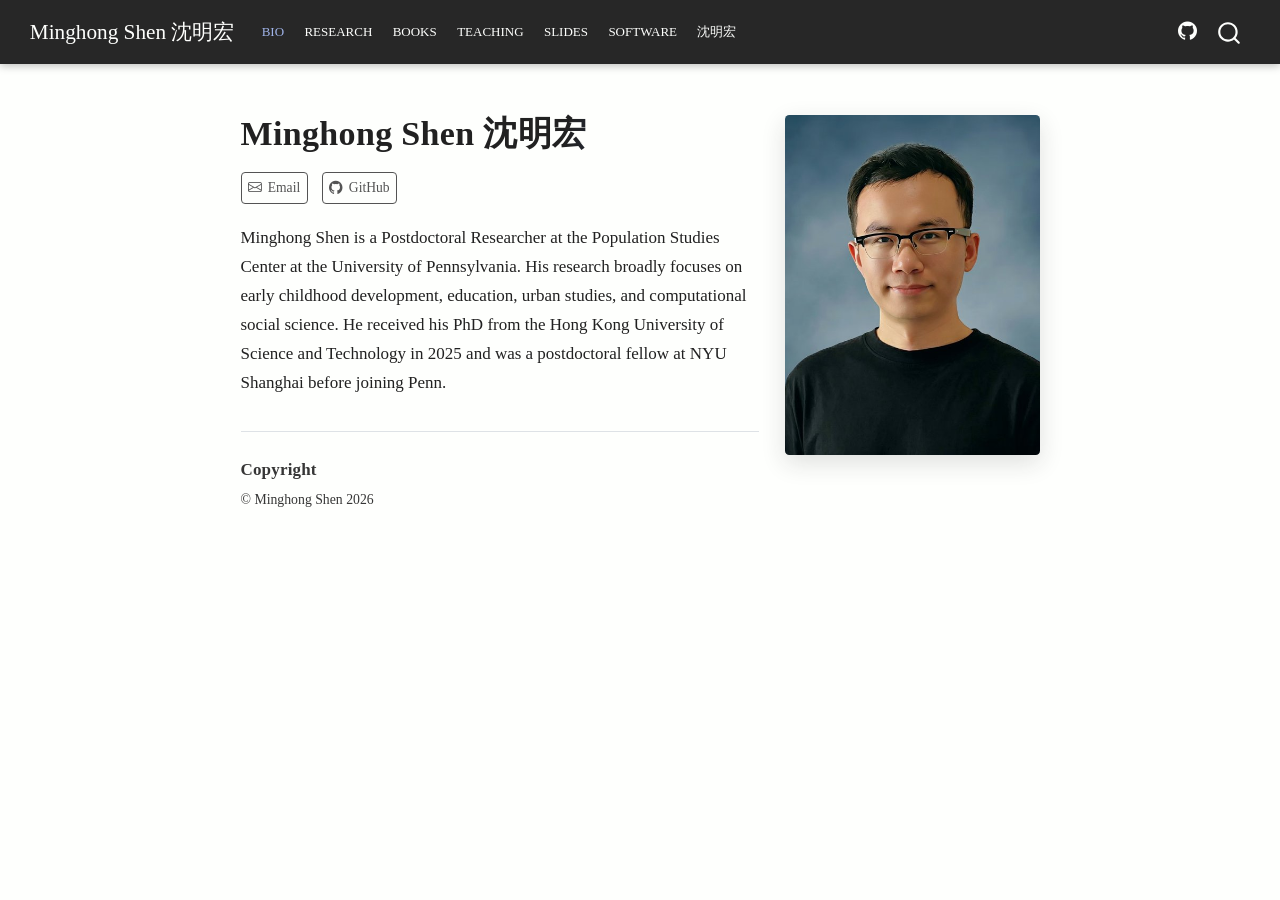
==== index.html @ e62f0e92 "Publish website structure and deployment workflow" ====
<!DOCTYPE html>
<html xmlns="http://www.w3.org/1999/xhtml" lang="en" xml:lang="en"><head>

<meta charset="utf-8">
<meta name="generator" content="quarto-1.9.38">

<meta name="viewport" content="width=device-width, initial-scale=1.0, user-scalable=yes">


<title>Minghong Shen 沈明宏</title>
<style>
/* Default styles provided by pandoc.
** See https://pandoc.org/MANUAL.html#variables-for-html for config info.
*/
code{white-space: pre-wrap;}
span.smallcaps{font-variant: small-caps;}
div.columns{display: flex; gap: min(4vw, 1.5em);}
div.column{flex: auto; overflow-x: auto;}
div.hanging-indent{margin-left: 1.5em; text-indent: -1.5em;}
ul.task-list{list-style: none;}
ul.task-list li input[type="checkbox"] {
  width: 0.8em;
  margin: 0 0.8em 0.2em -1em; /* quarto-specific, see https://github.com/quarto-dev/quarto-cli/issues/4556 */ 
  vertical-align: middle;
}
</style>


<script src="site_libs/quarto-nav/quarto-nav.js"></script>
<script src="site_libs/quarto-nav/headroom.min.js"></script>
<script src="site_libs/clipboard/clipboard.min.js"></script>
<script src="site_libs/quarto-search/autocomplete.umd.js"></script>
<script src="site_libs/quarto-search/fuse.min.js"></script>
<script src="site_libs/quarto-search/quarto-search.js"></script>
<meta name="quarto:offset" content="./">
<script src="site_libs/quarto-html/quarto.js" type="module"></script>
<script src="site_libs/quarto-html/tabsets/tabsets.js" type="module"></script>
<script src="site_libs/quarto-html/popper.min.js"></script>
<script src="site_libs/quarto-html/tippy.umd.min.js"></script>
<link href="site_libs/quarto-html/tippy.css" rel="stylesheet">
<link href="site_libs/quarto-html/quarto-syntax-highlighting-15634bcf2e68342d4ad2dfa704d543f6.css" rel="stylesheet" id="quarto-text-highlighting-styles">
<script src="site_libs/bootstrap/bootstrap.min.js"></script>
<link href="site_libs/bootstrap/bootstrap-icons.css" rel="stylesheet">
<link href="site_libs/bootstrap/bootstrap-debeb61dd46b1118d52a1d8c3b24cdae.min.css" rel="stylesheet" append-hash="true" id="quarto-bootstrap" data-mode="light">
<script id="quarto-search-options" type="application/json">{
  "location": "navbar",
  "copy-button": false,
  "collapse-after": 3,
  "panel-placement": "end",
  "type": "overlay",
  "limit": 50,
  "keyboard-shortcut": [
    "f",
    "/",
    "s"
  ],
  "show-item-context": false,
  "language": {
    "search-no-results-text": "No results",
    "search-matching-documents-text": "matching documents",
    "search-copy-link-title": "Copy link to search",
    "search-hide-matches-text": "Hide additional matches",
    "search-more-match-text": "more match in this document",
    "search-more-matches-text": "more matches in this document",
    "search-clear-button-title": "Clear",
    "search-text-placeholder": "",
    "search-detached-cancel-button-title": "Cancel",
    "search-submit-button-title": "Submit",
    "search-label": "Search"
  }
}</script>
<script async="" src="https://www.googletagmanager.com/gtag/js?id=G-N6J255MYS8"></script>

<script type="text/javascript">

window.dataLayer = window.dataLayer || [];
function gtag(){dataLayer.push(arguments);}
gtag('js', new Date());
gtag('config', 'G-N6J255MYS8', { 'anonymize_ip': true});
</script>


</head>

<body class="nav-fixed fullcontent quarto-light">

<div id="quarto-search-results"></div>
  <header id="quarto-header" class="headroom fixed-top">
    <nav class="navbar navbar-expand-lg " data-bs-theme="dark">
      <div class="navbar-container container-fluid">
      <div class="navbar-brand-container mx-auto">
    <a class="navbar-brand" href="./index.html">
    <span class="navbar-title">Minghong Shen 沈明宏</span>
    </a>
  </div>
            <div id="quarto-search" class="" title="Search"></div>
          <button class="navbar-toggler" type="button" data-bs-toggle="collapse" data-bs-target="#navbarCollapse" aria-controls="navbarCollapse" role="menu" aria-expanded="false" aria-label="Toggle navigation" onclick="if (window.quartoToggleHeadroom) { window.quartoToggleHeadroom(); }">
  <span class="navbar-toggler-icon"></span>
</button>
          <div class="collapse navbar-collapse" id="navbarCollapse">
            <ul class="navbar-nav navbar-nav-scroll me-auto">
  <li class="nav-item">
    <a class="nav-link active" href="./index.html" aria-current="page"> 
<span class="menu-text">Bio</span></a>
  </li>  
  <li class="nav-item">
    <a class="nav-link" href="./research.html"> 
<span class="menu-text">Research</span></a>
  </li>  
  <li class="nav-item">
    <a class="nav-link" href="./books.html"> 
<span class="menu-text">Books</span></a>
  </li>  
  <li class="nav-item">
    <a class="nav-link" href="./teaching.html"> 
<span class="menu-text">Teaching</span></a>
  </li>  
  <li class="nav-item">
    <a class="nav-link" href="./slides.html"> 
<span class="menu-text">Slides</span></a>
  </li>  
  <li class="nav-item">
    <a class="nav-link" href="./software.html"> 
<span class="menu-text">Software</span></a>
  </li>  
  <li class="nav-item">
    <a class="nav-link" href="./chinese.html"> 
<span class="menu-text">沈明宏</span></a>
  </li>  
</ul>
            <ul class="navbar-nav navbar-nav-scroll ms-auto">
  <li class="nav-item compact">
    <a class="nav-link" href="https://github.com/socimh"> <i class="bi bi-github" role="img" aria-label="GitHub">
</i> 
<span class="menu-text"></span></a>
  </li>  
</ul>
          </div> <!-- /navcollapse -->
            <div class="quarto-navbar-tools">
</div>
      </div> <!-- /container-fluid -->
    </nav>
</header>
<!-- content -->
<div id="quarto-content" class="quarto-container page-columns page-rows-contents page-layout-article page-navbar">
<!-- sidebar -->
<!-- margin-sidebar -->
    
<!-- main -->
<div class="quarto-about-solana column-body">
  <div class="about-entity">
    <div class="entity-contents">
      <header id="title-block-header" class="quarto-title-block default">
<div class="quarto-title">
<h1 class="title">Minghong Shen 沈明宏</h1>
</div>
<div class="quarto-title-meta">
  </div>
</header> <div class="about-links">
  <a href="mailto:ms14464@nyu.edu" class="about-link" rel="" target="">
    <i class="bi bi-envelope"></i>
     <span class="about-link-text">Email</span>
  </a>
  <a href="https://github.com/socimh" class="about-link" rel="" target="">
    <i class="bi bi-github"></i>
     <span class="about-link-text">GitHub</span>
  </a>
</div>
      <div class="about-contents"><main class="content" id="quarto-document-content">
<p>Minghong Shen is a Postdoctoral Researcher at the Population Studies Center at the University of Pennsylvania. His research broadly focuses on early childhood development, education, urban studies, and computational social science. He received his PhD from the Hong Kong University of Science and Technology in 2025 and was a postdoctoral fellow at NYU Shanghai before joining Penn.</p>


<div id="quarto-appendix" class="default"><section class="quarto-appendix-contents" id="quarto-copyright"><h2 class="anchored quarto-appendix-heading">Copyright</h2><div class="quarto-appendix-contents"><div>© Minghong Shen 2026</div></div></section></div></main></div>
    </div>
    <img src="pic/profile.jpg" class="about-image
  rounded " style="width: 15em;">
  </div>
</div>
 <!-- /main -->
<script src="assets/reveal.js"></script>
<script id="quarto-html-after-body" type="application/javascript">
  window.document.addEventListener("DOMContentLoaded", function (event) {
    const isCodeAnnotation = (el) => {
      for (const clz of el.classList) {
        if (clz.startsWith('code-annotation-')) {                     
          return true;
        }
      }
      return false;
    }
    const onCopySuccess = function(e) {
      // button target
      const button = e.trigger;
      // don't keep focus
      button.blur();
      // flash "checked"
      button.classList.add('code-copy-button-checked');
      var currentTitle = button.getAttribute("title");
      button.setAttribute("title", "Copied!");
      let tooltip;
      if (window.bootstrap) {
        button.setAttribute("data-bs-toggle", "tooltip");
        button.setAttribute("data-bs-placement", "left");
        button.setAttribute("data-bs-title", "Copied!");
        tooltip = new bootstrap.Tooltip(button, 
          { trigger: "manual", 
            customClass: "code-copy-button-tooltip",
            offset: [0, -8]});
        tooltip.show();    
      }
      setTimeout(function() {
        if (tooltip) {
          tooltip.hide();
          button.removeAttribute("data-bs-title");
          button.removeAttribute("data-bs-toggle");
          button.removeAttribute("data-bs-placement");
        }
        button.setAttribute("title", currentTitle);
        button.classList.remove('code-copy-button-checked');
      }, 1000);
      // clear code selection
      e.clearSelection();
    }
    const getTextToCopy = function(trigger) {
      const outerScaffold = trigger.parentElement.cloneNode(true);
      const codeEl = outerScaffold.querySelector('code');
      for (const childEl of codeEl.children) {
        if (isCodeAnnotation(childEl)) {
          childEl.remove();
        }
      }
      return codeEl.innerText;
    }
    const clipboard = new window.ClipboardJS('.code-copy-button:not([data-in-quarto-modal])', {
      text: getTextToCopy
    });
    clipboard.on('success', onCopySuccess);
    if (window.document.getElementById('quarto-embedded-source-code-modal')) {
      const clipboardModal = new window.ClipboardJS('.code-copy-button[data-in-quarto-modal]', {
        text: getTextToCopy,
        container: window.document.getElementById('quarto-embedded-source-code-modal')
      });
      clipboardModal.on('success', onCopySuccess);
    }
      var localhostRegex = new RegExp(/^(?:http|https):\/\/localhost\:?[0-9]*\//);
      var mailtoRegex = new RegExp(/^mailto:/);
        var filterRegex = new RegExp('/' + window.location.host + '/');
      var isInternal = (href) => {
          return filterRegex.test(href) || localhostRegex.test(href) || mailtoRegex.test(href);
      }
      // Inspect non-navigation links and adorn them if external
     var links = window.document.querySelectorAll('a[href]:not(.nav-link):not(.navbar-brand):not(.toc-action):not(.sidebar-link):not(.sidebar-item-toggle):not(.pagination-link):not(.no-external):not([aria-hidden]):not(.dropdown-item):not(.quarto-navigation-tool):not(.about-link)');
      for (var i=0; i<links.length; i++) {
        const link = links[i];
        if (!isInternal(link.href)) {
          // undo the damage that might have been done by quarto-nav.js in the case of
          // links that we want to consider external
          if (link.dataset.originalHref !== undefined) {
            link.href = link.dataset.originalHref;
          }
        }
      }
    function tippyHover(el, contentFn, onTriggerFn, onUntriggerFn) {
      const config = {
        allowHTML: true,
        maxWidth: 500,
        delay: 100,
        arrow: false,
        appendTo: function(el) {
            return el.parentElement;
        },
        interactive: true,
        interactiveBorder: 10,
        theme: 'quarto',
        placement: 'bottom-start',
      };
      if (contentFn) {
        config.content = contentFn;
      }
      if (onTriggerFn) {
        config.onTrigger = onTriggerFn;
      }
      if (onUntriggerFn) {
        config.onUntrigger = onUntriggerFn;
      }
      window.tippy(el, config); 
    }
    const noterefs = window.document.querySelectorAll('a[role="doc-noteref"]');
    for (var i=0; i<noterefs.length; i++) {
      const ref = noterefs[i];
      tippyHover(ref, function() {
        // use id or data attribute instead here
        let href = ref.getAttribute('data-footnote-href') || ref.getAttribute('href');
        try { href = new URL(href).hash; } catch {}
        const id = href.replace(/^#\/?/, "");
        const note = window.document.getElementById(id);
        if (note) {
          return note.innerHTML;
        } else {
          return "";
        }
      });
    }
    const xrefs = window.document.querySelectorAll('a.quarto-xref');
    const processXRef = (id, note) => {
      // Strip column container classes
      const stripColumnClz = (el) => {
        el.classList.remove("page-full", "page-columns");
        if (el.children) {
          for (const child of el.children) {
            stripColumnClz(child);
          }
        }
      }
      stripColumnClz(note)
      if (id === null || id.startsWith('sec-')) {
        // Special case sections, only their first couple elements
        const container = document.createElement("div");
        if (note.children && note.children.length > 2) {
          container.appendChild(note.children[0].cloneNode(true));
          for (let i = 1; i < note.children.length; i++) {
            const child = note.children[i];
            if (child.tagName === "P" && child.innerText === "") {
              continue;
            } else {
              container.appendChild(child.cloneNode(true));
              break;
            }
          }
          if (window.Quarto?.typesetMath) {
            window.Quarto.typesetMath(container);
          }
          return container.innerHTML
        } else {
          if (window.Quarto?.typesetMath) {
            window.Quarto.typesetMath(note);
          }
          return note.innerHTML;
        }
      } else {
        // Remove any anchor links if they are present
        const anchorLink = note.querySelector('a.anchorjs-link');
        if (anchorLink) {
          anchorLink.remove();
        }
        if (window.Quarto?.typesetMath) {
          window.Quarto.typesetMath(note);
        }
        if (note.classList.contains("callout")) {
          return note.outerHTML;
        } else {
          return note.innerHTML;
        }
      }
    }
    for (var i=0; i<xrefs.length; i++) {
      const xref = xrefs[i];
      tippyHover(xref, undefined, function(instance) {
        instance.disable();
        let url = xref.getAttribute('href');
        let hash = undefined; 
        if (url.startsWith('#')) {
          hash = url;
        } else {
          try { hash = new URL(url).hash; } catch {}
        }
        if (hash) {
          const id = hash.replace(/^#\/?/, "");
          const note = window.document.getElementById(id);
          if (note !== null) {
            try {
              const html = processXRef(id, note.cloneNode(true));
              instance.setContent(html);
            } finally {
              instance.enable();
              instance.show();
            }
          } else {
            // See if we can fetch this
            fetch(url.split('#')[0])
            .then(res => res.text())
            .then(html => {
              const parser = new DOMParser();
              const htmlDoc = parser.parseFromString(html, "text/html");
              const note = htmlDoc.getElementById(id);
              if (note !== null) {
                const html = processXRef(id, note);
                instance.setContent(html);
              } 
            }).finally(() => {
              instance.enable();
              instance.show();
            });
          }
        } else {
          // See if we can fetch a full url (with no hash to target)
          // This is a special case and we should probably do some content thinning / targeting
          fetch(url)
          .then(res => res.text())
          .then(html => {
            const parser = new DOMParser();
            const htmlDoc = parser.parseFromString(html, "text/html");
            const note = htmlDoc.querySelector('main.content');
            if (note !== null) {
              // This should only happen for chapter cross references
              // (since there is no id in the URL)
              // remove the first header
              if (note.children.length > 0 && note.children[0].tagName === "HEADER") {
                note.children[0].remove();
              }
              const html = processXRef(null, note);
              instance.setContent(html);
            } 
          }).finally(() => {
            instance.enable();
            instance.show();
          });
        }
      }, function(instance) {
      });
    }
        let selectedAnnoteEl;
        const selectorForAnnotation = ( cell, annotation) => {
          let cellAttr = 'data-code-cell="' + cell + '"';
          let lineAttr = 'data-code-annotation="' +  annotation + '"';
          const selector = 'span[' + cellAttr + '][' + lineAttr + ']';
          return selector;
        }
        const selectCodeLines = (annoteEl) => {
          const doc = window.document;
          const targetCell = annoteEl.getAttribute("data-target-cell");
          const targetAnnotation = annoteEl.getAttribute("data-target-annotation");
          const annoteSpan = window.document.querySelector(selectorForAnnotation(targetCell, targetAnnotation));
          const lines = annoteSpan.getAttribute("data-code-lines").split(",");
          const lineIds = lines.map((line) => {
            return targetCell + "-" + line;
          })
          let top = null;
          let height = null;
          let parent = null;
          if (lineIds.length > 0) {
              //compute the position of the single el (top and bottom and make a div)
              const el = window.document.getElementById(lineIds[0]);
              top = el.offsetTop;
              height = el.offsetHeight;
              parent = el.parentElement.parentElement;
            if (lineIds.length > 1) {
              const lastEl = window.document.getElementById(lineIds[lineIds.length - 1]);
              const bottom = lastEl.offsetTop + lastEl.offsetHeight;
              height = bottom - top;
            }
            if (top !== null && height !== null && parent !== null) {
              // cook up a div (if necessary) and position it 
              let div = window.document.getElementById("code-annotation-line-highlight");
              if (div === null) {
                div = window.document.createElement("div");
                div.setAttribute("id", "code-annotation-line-highlight");
                div.style.position = 'absolute';
                parent.appendChild(div);
              }
              div.style.top = top - 2 + "px";
              div.style.height = height + 4 + "px";
              div.style.left = 0;
              let gutterDiv = window.document.getElementById("code-annotation-line-highlight-gutter");
              if (gutterDiv === null) {
                gutterDiv = window.document.createElement("div");
                gutterDiv.setAttribute("id", "code-annotation-line-highlight-gutter");
                gutterDiv.style.position = 'absolute';
                const codeCell = window.document.getElementById(targetCell);
                const gutter = codeCell.querySelector('.code-annotation-gutter');
                gutter.appendChild(gutterDiv);
              }
              gutterDiv.style.top = top - 2 + "px";
              gutterDiv.style.height = height + 4 + "px";
            }
            selectedAnnoteEl = annoteEl;
          }
        };
        const unselectCodeLines = () => {
          const elementsIds = ["code-annotation-line-highlight", "code-annotation-line-highlight-gutter"];
          elementsIds.forEach((elId) => {
            const div = window.document.getElementById(elId);
            if (div) {
              div.remove();
            }
          });
          selectedAnnoteEl = undefined;
        };
          // Handle positioning of the toggle
      window.addEventListener(
        "resize",
        throttle(() => {
          elRect = undefined;
          if (selectedAnnoteEl) {
            selectCodeLines(selectedAnnoteEl);
          }
        }, 10)
      );
      function throttle(fn, ms) {
      let throttle = false;
      let timer;
        return (...args) => {
          if(!throttle) { // first call gets through
              fn.apply(this, args);
              throttle = true;
          } else { // all the others get throttled
              if(timer) clearTimeout(timer); // cancel #2
              timer = setTimeout(() => {
                fn.apply(this, args);
                timer = throttle = false;
              }, ms);
          }
        };
      }
        // Attach click handler to the DT
        const annoteDls = window.document.querySelectorAll('dt[data-target-cell]');
        for (const annoteDlNode of annoteDls) {
          annoteDlNode.addEventListener('click', (event) => {
            const clickedEl = event.target;
            if (clickedEl !== selectedAnnoteEl) {
              unselectCodeLines();
              const activeEl = window.document.querySelector('dt[data-target-cell].code-annotation-active');
              if (activeEl) {
                activeEl.classList.remove('code-annotation-active');
              }
              selectCodeLines(clickedEl);
              clickedEl.classList.add('code-annotation-active');
            } else {
              // Unselect the line
              unselectCodeLines();
              clickedEl.classList.remove('code-annotation-active');
            }
          });
        }
    const findCites = (el) => {
      const parentEl = el.parentElement;
      if (parentEl) {
        const cites = parentEl.dataset.cites;
        if (cites) {
          return {
            el,
            cites: cites.split(' ')
          };
        } else {
          return findCites(el.parentElement)
        }
      } else {
        return undefined;
      }
    };
    var bibliorefs = window.document.querySelectorAll('a[role="doc-biblioref"]');
    for (var i=0; i<bibliorefs.length; i++) {
      const ref = bibliorefs[i];
      const citeInfo = findCites(ref);
      if (citeInfo) {
        tippyHover(citeInfo.el, function() {
          var popup = window.document.createElement('div');
          citeInfo.cites.forEach(function(cite) {
            var citeDiv = window.document.createElement('div');
            citeDiv.classList.add('hanging-indent');
            citeDiv.classList.add('csl-entry');
            var biblioDiv = window.document.getElementById('ref-' + cite);
            if (biblioDiv) {
              citeDiv.innerHTML = biblioDiv.innerHTML;
            }
            popup.appendChild(citeDiv);
          });
          return popup.innerHTML;
        });
      }
    }
  });
  </script>
</div> <!-- /content -->




</body></html>
---- site_libs/quarto-html/tippy.css ----
.tippy-box[data-animation=fade][data-state=hidden]{opacity:0}[data-tippy-root]{max-width:calc(100vw - 10px)}.tippy-box{position:relative;background-color:#333;color:#fff;border-radius:4px;font-size:14px;line-height:1.4;white-space:normal;outline:0;transition-property:transform,visibility,opacity}.tippy-box[data-placement^=top]>.tippy-arrow{bottom:0}.tippy-box[data-placement^=top]>.tippy-arrow:before{bottom:-7px;left:0;border-width:8px 8px 0;border-top-color:initial;transform-origin:center top}.tippy-box[data-placement^=bottom]>.tippy-arrow{top:0}.tippy-box[data-placement^=bottom]>.tippy-arrow:before{top:-7px;left:0;border-width:0 8px 8px;border-bottom-color:initial;transform-origin:center bottom}.tippy-box[data-placement^=left]>.tippy-arrow{right:0}.tippy-box[data-placement^=left]>.tippy-arrow:before{border-width:8px 0 8px 8px;border-left-color:initial;right:-7px;transform-origin:center left}.tippy-box[data-placement^=right]>.tippy-arrow{left:0}.tippy-box[data-placement^=right]>.tippy-arrow:before{left:-7px;border-width:8px 8px 8px 0;border-right-color:initial;transform-origin:center right}.tippy-box[data-inertia][data-state=visible]{transition-timing-function:cubic-bezier(.54,1.5,.38,1.11)}.tippy-arrow{width:16px;height:16px;color:#333}.tippy-arrow:before{content:"";position:absolute;border-color:transparent;border-style:solid}.tippy-content{position:relative;padding:5px 9px;z-index:1}
---- site_libs/quarto-html/quarto-syntax-highlighting-15634bcf2e68342d4ad2dfa704d543f6.css ----
/* quarto syntax highlight colors */
:root {
  --quarto-hl-ot-color: #003B4F;
  --quarto-hl-at-color: #657422;
  --quarto-hl-ss-color: #20794D;
  --quarto-hl-an-color: #5E5E5E;
  --quarto-hl-fu-color: #4758AB;
  --quarto-hl-st-color: #20794D;
  --quarto-hl-cf-color: #003B4F;
  --quarto-hl-op-color: #5E5E5E;
  --quarto-hl-er-color: #AD0000;
  --quarto-hl-bn-color: #AD0000;
  --quarto-hl-al-color: #AD0000;
  --quarto-hl-va-color: #111111;
  --quarto-hl-bu-color: inherit;
  --quarto-hl-ex-color: inherit;
  --quarto-hl-pp-color: #AD0000;
  --quarto-hl-in-color: #5E5E5E;
  --quarto-hl-vs-color: #20794D;
  --quarto-hl-wa-color: #5E5E5E;
  --quarto-hl-do-color: #5E5E5E;
  --quarto-hl-im-color: #00769E;
  --quarto-hl-ch-color: #20794D;
  --quarto-hl-dt-color: #AD0000;
  --quarto-hl-fl-color: #AD0000;
  --quarto-hl-co-color: #5E5E5E;
  --quarto-hl-cv-color: #5E5E5E;
  --quarto-hl-cn-color: #8f5902;
  --quarto-hl-sc-color: #5E5E5E;
  --quarto-hl-dv-color: #AD0000;
  --quarto-hl-kw-color: #003B4F;
}

/* other quarto variables */
:root {
  --quarto-font-monospace: SFMono-Regular, Menlo, Monaco, Consolas, "Liberation Mono", "Courier New", monospace;
}

/* syntax highlight based on Pandoc's rules */
pre > code.sourceCode > span {
  color: #003B4F;
}

code.sourceCode > span {
  color: #003B4F;
}

div.sourceCode,
div.sourceCode pre.sourceCode {
  color: #003B4F;
}

/* Normal */
code span {
  color: #003B4F;
}

/* Alert */
code span.al {
  color: #AD0000;
  font-style: inherit;
}

/* Annotation */
code span.an {
  color: #5E5E5E;
  font-style: inherit;
}

/* Attribute */
code span.at {
  color: #657422;
  font-style: inherit;
}

/* BaseN */
code span.bn {
  color: #AD0000;
  font-style: inherit;
}

/* BuiltIn */
code span.bu {
  font-style: inherit;
}

/* ControlFlow */
code span.cf {
  color: #003B4F;
  font-weight: bold;
  font-style: inherit;
}

/* Char */
code span.ch {
  color: #20794D;
  font-style: inherit;
}

/* Constant */
code span.cn {
  color: #8f5902;
  font-style: inherit;
}

/* Comment */
code span.co {
  color: #5E5E5E;
  font-style: inherit;
}

/* CommentVar */
code span.cv {
  color: #5E5E5E;
  font-style: italic;
}

/* Documentation */
code span.do {
  color: #5E5E5E;
  font-style: italic;
}

/* DataType */
code span.dt {
  color: #AD0000;
  font-style: inherit;
}

/* DecVal */
code span.dv {
  color: #AD0000;
  font-style: inherit;
}

/* Error */
code span.er {
  color: #AD0000;
  font-style: inherit;
}

/* Extension */
code span.ex {
  font-style: inherit;
}

/* Float */
code span.fl {
  color: #AD0000;
  font-style: inherit;
}

/* Function */
code span.fu {
  color: #4758AB;
  font-style: inherit;
}

/* Import */
code span.im {
  color: #00769E;
  font-style: inherit;
}

/* Information */
code span.in {
  color: #5E5E5E;
  font-style: inherit;
}

/* Keyword */
code span.kw {
  color: #003B4F;
  font-weight: bold;
  font-style: inherit;
}

/* Operator */
code span.op {
  color: #5E5E5E;
  font-style: inherit;
}

/* Other */
code span.ot {
  color: #003B4F;
  font-style: inherit;
}

/* Preprocessor */
code span.pp {
  color: #AD0000;
  font-style: inherit;
}

/* SpecialChar */
code span.sc {
  color: #5E5E5E;
  font-style: inherit;
}

/* SpecialString */
code span.ss {
  color: #20794D;
  font-style: inherit;
}

/* String */
code span.st {
  color: #20794D;
  font-style: inherit;
}

/* Variable */
code span.va {
  color: #111111;
  font-style: inherit;
}

/* VerbatimString */
code span.vs {
  color: #20794D;
  font-style: inherit;
}

/* Warning */
code span.wa {
  color: #5E5E5E;
  font-style: italic;
}

.prevent-inlining {
  content: "</";
}

/*# sourceMappingURL=f23921c56f73e400b49028c9186a1aa0.css.map */
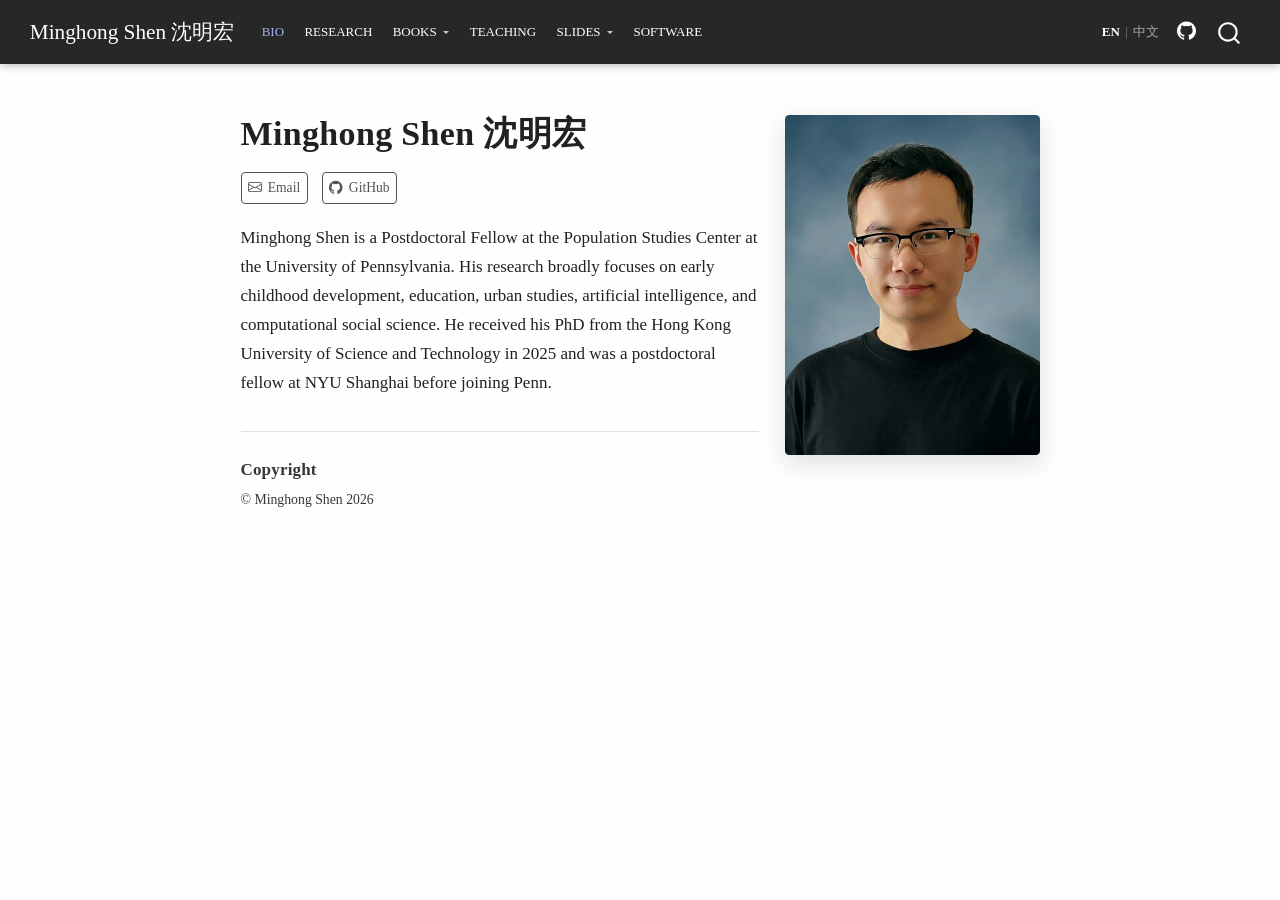
==== commit 306feb95: "feat: publish Chinese site and Stata to R reference - Add zh/ to the published site files - Fetch do" ====
--- a/index.html
+++ b/index.html
@@ -1,579 +1,616 @@
-<!DOCTYPE html>
-<html xmlns="http://www.w3.org/1999/xhtml" lang="en" xml:lang="en"><head>
-
-<meta charset="utf-8">
-<meta name="generator" content="quarto-1.9.38">
-
-<meta name="viewport" content="width=device-width, initial-scale=1.0, user-scalable=yes">
-
-
-<title>Minghong Shen 沈明宏</title>
-<style>
-/* Default styles provided by pandoc.
-** See https://pandoc.org/MANUAL.html#variables-for-html for config info.
-*/
-code{white-space: pre-wrap;}
-span.smallcaps{font-variant: small-caps;}
-div.columns{display: flex; gap: min(4vw, 1.5em);}
-div.column{flex: auto; overflow-x: auto;}
-div.hanging-indent{margin-left: 1.5em; text-indent: -1.5em;}
-ul.task-list{list-style: none;}
-ul.task-list li input[type="checkbox"] {
-  width: 0.8em;
-  margin: 0 0.8em 0.2em -1em; /* quarto-specific, see https://github.com/quarto-dev/quarto-cli/issues/4556 */ 
-  vertical-align: middle;
-}
-</style>
-
-
-<script src="site_libs/quarto-nav/quarto-nav.js"></script>
-<script src="site_libs/quarto-nav/headroom.min.js"></script>
-<script src="site_libs/clipboard/clipboard.min.js"></script>
-<script src="site_libs/quarto-search/autocomplete.umd.js"></script>
-<script src="site_libs/quarto-search/fuse.min.js"></script>
-<script src="site_libs/quarto-search/quarto-search.js"></script>
-<meta name="quarto:offset" content="./">
-<script src="site_libs/quarto-html/quarto.js" type="module"></script>
-<script src="site_libs/quarto-html/tabsets/tabsets.js" type="module"></script>
-<script src="site_libs/quarto-html/popper.min.js"></script>
-<script src="site_libs/quarto-html/tippy.umd.min.js"></script>
-<link href="site_libs/quarto-html/tippy.css" rel="stylesheet">
-<link href="site_libs/quarto-html/quarto-syntax-highlighting-15634bcf2e68342d4ad2dfa704d543f6.css" rel="stylesheet" id="quarto-text-highlighting-styles">
-<script src="site_libs/bootstrap/bootstrap.min.js"></script>
-<link href="site_libs/bootstrap/bootstrap-icons.css" rel="stylesheet">
-<link href="site_libs/bootstrap/bootstrap-debeb61dd46b1118d52a1d8c3b24cdae.min.css" rel="stylesheet" append-hash="true" id="quarto-bootstrap" data-mode="light">
-<script id="quarto-search-options" type="application/json">{
-  "location": "navbar",
-  "copy-button": false,
-  "collapse-after": 3,
-  "panel-placement": "end",
-  "type": "overlay",
-  "limit": 50,
-  "keyboard-shortcut": [
-    "f",
-    "/",
-    "s"
-  ],
-  "show-item-context": false,
-  "language": {
-    "search-no-results-text": "No results",
-    "search-matching-documents-text": "matching documents",
-    "search-copy-link-title": "Copy link to search",
-    "search-hide-matches-text": "Hide additional matches",
-    "search-more-match-text": "more match in this document",
-    "search-more-matches-text": "more matches in this document",
-    "search-clear-button-title": "Clear",
-    "search-text-placeholder": "",
-    "search-detached-cancel-button-title": "Cancel",
-    "search-submit-button-title": "Submit",
-    "search-label": "Search"
-  }
-}</script>
-<script async="" src="https://www.googletagmanager.com/gtag/js?id=G-N6J255MYS8"></script>
-
-<script type="text/javascript">
-
-window.dataLayer = window.dataLayer || [];
-function gtag(){dataLayer.push(arguments);}
-gtag('js', new Date());
-gtag('config', 'G-N6J255MYS8', { 'anonymize_ip': true});
-</script>
-
-
-</head>
-
-<body class="nav-fixed fullcontent quarto-light">
-
-<div id="quarto-search-results"></div>
-  <header id="quarto-header" class="headroom fixed-top">
-    <nav class="navbar navbar-expand-lg " data-bs-theme="dark">
-      <div class="navbar-container container-fluid">
-      <div class="navbar-brand-container mx-auto">
-    <a class="navbar-brand" href="./index.html">
-    <span class="navbar-title">Minghong Shen 沈明宏</span>
-    </a>
-  </div>
-            <div id="quarto-search" class="" title="Search"></div>
-          <button class="navbar-toggler" type="button" data-bs-toggle="collapse" data-bs-target="#navbarCollapse" aria-controls="navbarCollapse" role="menu" aria-expanded="false" aria-label="Toggle navigation" onclick="if (window.quartoToggleHeadroom) { window.quartoToggleHeadroom(); }">
-  <span class="navbar-toggler-icon"></span>
-</button>
-          <div class="collapse navbar-collapse" id="navbarCollapse">
-            <ul class="navbar-nav navbar-nav-scroll me-auto">
-  <li class="nav-item">
-    <a class="nav-link active" href="./index.html" aria-current="page"> 
-<span class="menu-text">Bio</span></a>
-  </li>  
-  <li class="nav-item">
-    <a class="nav-link" href="./research.html"> 
-<span class="menu-text">Research</span></a>
-  </li>  
-  <li class="nav-item">
-    <a class="nav-link" href="./books.html"> 
-<span class="menu-text">Books</span></a>
-  </li>  
-  <li class="nav-item">
-    <a class="nav-link" href="./teaching.html"> 
-<span class="menu-text">Teaching</span></a>
-  </li>  
-  <li class="nav-item">
-    <a class="nav-link" href="./slides.html"> 
-<span class="menu-text">Slides</span></a>
-  </li>  
-  <li class="nav-item">
-    <a class="nav-link" href="./software.html"> 
-<span class="menu-text">Software</span></a>
-  </li>  
-  <li class="nav-item">
-    <a class="nav-link" href="./chinese.html"> 
-<span class="menu-text">沈明宏</span></a>
-  </li>  
-</ul>
-            <ul class="navbar-nav navbar-nav-scroll ms-auto">
-  <li class="nav-item compact">
-    <a class="nav-link" href="https://github.com/socimh"> <i class="bi bi-github" role="img" aria-label="GitHub">
-</i> 
-<span class="menu-text"></span></a>
-  </li>  
-</ul>
-          </div> <!-- /navcollapse -->
-            <div class="quarto-navbar-tools">
-</div>
-      </div> <!-- /container-fluid -->
-    </nav>
-</header>
-<!-- content -->
-<div id="quarto-content" class="quarto-container page-columns page-rows-contents page-layout-article page-navbar">
-<!-- sidebar -->
-<!-- margin-sidebar -->
-    
-<!-- main -->
-<div class="quarto-about-solana column-body">
-  <div class="about-entity">
-    <div class="entity-contents">
-      <header id="title-block-header" class="quarto-title-block default">
-<div class="quarto-title">
-<h1 class="title">Minghong Shen 沈明宏</h1>
-</div>
-<div class="quarto-title-meta">
-  </div>
-</header> <div class="about-links">
-  <a href="mailto:ms14464@nyu.edu" class="about-link" rel="" target="">
-    <i class="bi bi-envelope"></i>
-     <span class="about-link-text">Email</span>
-  </a>
-  <a href="https://github.com/socimh" class="about-link" rel="" target="">
-    <i class="bi bi-github"></i>
-     <span class="about-link-text">GitHub</span>
-  </a>
-</div>
-      <div class="about-contents"><main class="content" id="quarto-document-content">
-<p>Minghong Shen is a Postdoctoral Researcher at the Population Studies Center at the University of Pennsylvania. His research broadly focuses on early childhood development, education, urban studies, and computational social science. He received his PhD from the Hong Kong University of Science and Technology in 2025 and was a postdoctoral fellow at NYU Shanghai before joining Penn.</p>
-
-
-<div id="quarto-appendix" class="default"><section class="quarto-appendix-contents" id="quarto-copyright"><h2 class="anchored quarto-appendix-heading">Copyright</h2><div class="quarto-appendix-contents"><div>© Minghong Shen 2026</div></div></section></div></main></div>
-    </div>
-    <img src="pic/profile.jpg" class="about-image
-  rounded " style="width: 15em;">
-  </div>
-</div>
- <!-- /main -->
-<script src="assets/reveal.js"></script>
-<script id="quarto-html-after-body" type="application/javascript">
-  window.document.addEventListener("DOMContentLoaded", function (event) {
-    const isCodeAnnotation = (el) => {
-      for (const clz of el.classList) {
-        if (clz.startsWith('code-annotation-')) {                     
-          return true;
-        }
-      }
-      return false;
-    }
-    const onCopySuccess = function(e) {
-      // button target
-      const button = e.trigger;
-      // don't keep focus
-      button.blur();
-      // flash "checked"
-      button.classList.add('code-copy-button-checked');
-      var currentTitle = button.getAttribute("title");
-      button.setAttribute("title", "Copied!");
-      let tooltip;
-      if (window.bootstrap) {
-        button.setAttribute("data-bs-toggle", "tooltip");
-        button.setAttribute("data-bs-placement", "left");
-        button.setAttribute("data-bs-title", "Copied!");
-        tooltip = new bootstrap.Tooltip(button, 
-          { trigger: "manual", 
-            customClass: "code-copy-button-tooltip",
-            offset: [0, -8]});
-        tooltip.show();    
-      }
-      setTimeout(function() {
-        if (tooltip) {
-          tooltip.hide();
-          button.removeAttribute("data-bs-title");
-          button.removeAttribute("data-bs-toggle");
-          button.removeAttribute("data-bs-placement");
-        }
-        button.setAttribute("title", currentTitle);
-        button.classList.remove('code-copy-button-checked');
-      }, 1000);
-      // clear code selection
-      e.clearSelection();
-    }
-    const getTextToCopy = function(trigger) {
-      const outerScaffold = trigger.parentElement.cloneNode(true);
-      const codeEl = outerScaffold.querySelector('code');
-      for (const childEl of codeEl.children) {
-        if (isCodeAnnotation(childEl)) {
-          childEl.remove();
-        }
-      }
-      return codeEl.innerText;
-    }
-    const clipboard = new window.ClipboardJS('.code-copy-button:not([data-in-quarto-modal])', {
-      text: getTextToCopy
-    });
-    clipboard.on('success', onCopySuccess);
-    if (window.document.getElementById('quarto-embedded-source-code-modal')) {
-      const clipboardModal = new window.ClipboardJS('.code-copy-button[data-in-quarto-modal]', {
-        text: getTextToCopy,
-        container: window.document.getElementById('quarto-embedded-source-code-modal')
-      });
-      clipboardModal.on('success', onCopySuccess);
-    }
-      var localhostRegex = new RegExp(/^(?:http|https):\/\/localhost\:?[0-9]*\//);
-      var mailtoRegex = new RegExp(/^mailto:/);
-        var filterRegex = new RegExp('/' + window.location.host + '/');
-      var isInternal = (href) => {
-          return filterRegex.test(href) || localhostRegex.test(href) || mailtoRegex.test(href);
-      }
-      // Inspect non-navigation links and adorn them if external
-     var links = window.document.querySelectorAll('a[href]:not(.nav-link):not(.navbar-brand):not(.toc-action):not(.sidebar-link):not(.sidebar-item-toggle):not(.pagination-link):not(.no-external):not([aria-hidden]):not(.dropdown-item):not(.quarto-navigation-tool):not(.about-link)');
-      for (var i=0; i<links.length; i++) {
-        const link = links[i];
-        if (!isInternal(link.href)) {
-          // undo the damage that might have been done by quarto-nav.js in the case of
-          // links that we want to consider external
-          if (link.dataset.originalHref !== undefined) {
-            link.href = link.dataset.originalHref;
-          }
-        }
-      }
-    function tippyHover(el, contentFn, onTriggerFn, onUntriggerFn) {
-      const config = {
-        allowHTML: true,
-        maxWidth: 500,
-        delay: 100,
-        arrow: false,
-        appendTo: function(el) {
-            return el.parentElement;
-        },
-        interactive: true,
-        interactiveBorder: 10,
-        theme: 'quarto',
-        placement: 'bottom-start',
-      };
-      if (contentFn) {
-        config.content = contentFn;
-      }
-      if (onTriggerFn) {
-        config.onTrigger = onTriggerFn;
-      }
-      if (onUntriggerFn) {
-        config.onUntrigger = onUntriggerFn;
-      }
-      window.tippy(el, config); 
-    }
-    const noterefs = window.document.querySelectorAll('a[role="doc-noteref"]');
-    for (var i=0; i<noterefs.length; i++) {
-      const ref = noterefs[i];
-      tippyHover(ref, function() {
-        // use id or data attribute instead here
-        let href = ref.getAttribute('data-footnote-href') || ref.getAttribute('href');
-        try { href = new URL(href).hash; } catch {}
-        const id = href.replace(/^#\/?/, "");
-        const note = window.document.getElementById(id);
-        if (note) {
-          return note.innerHTML;
-        } else {
-          return "";
-        }
-      });
-    }
-    const xrefs = window.document.querySelectorAll('a.quarto-xref');
-    const processXRef = (id, note) => {
-      // Strip column container classes
-      const stripColumnClz = (el) => {
-        el.classList.remove("page-full", "page-columns");
-        if (el.children) {
-          for (const child of el.children) {
-            stripColumnClz(child);
-          }
-        }
-      }
-      stripColumnClz(note)
-      if (id === null || id.startsWith('sec-')) {
-        // Special case sections, only their first couple elements
-        const container = document.createElement("div");
-        if (note.children && note.children.length > 2) {
-          container.appendChild(note.children[0].cloneNode(true));
-          for (let i = 1; i < note.children.length; i++) {
-            const child = note.children[i];
-            if (child.tagName === "P" && child.innerText === "") {
-              continue;
-            } else {
-              container.appendChild(child.cloneNode(true));
-              break;
-            }
-          }
-          if (window.Quarto?.typesetMath) {
-            window.Quarto.typesetMath(container);
-          }
-          return container.innerHTML
-        } else {
-          if (window.Quarto?.typesetMath) {
-            window.Quarto.typesetMath(note);
-          }
-          return note.innerHTML;
-        }
-      } else {
-        // Remove any anchor links if they are present
-        const anchorLink = note.querySelector('a.anchorjs-link');
-        if (anchorLink) {
-          anchorLink.remove();
-        }
-        if (window.Quarto?.typesetMath) {
-          window.Quarto.typesetMath(note);
-        }
-        if (note.classList.contains("callout")) {
-          return note.outerHTML;
-        } else {
-          return note.innerHTML;
-        }
-      }
-    }
-    for (var i=0; i<xrefs.length; i++) {
-      const xref = xrefs[i];
-      tippyHover(xref, undefined, function(instance) {
-        instance.disable();
-        let url = xref.getAttribute('href');
-        let hash = undefined; 
-        if (url.startsWith('#')) {
-          hash = url;
-        } else {
-          try { hash = new URL(url).hash; } catch {}
-        }
-        if (hash) {
-          const id = hash.replace(/^#\/?/, "");
-          const note = window.document.getElementById(id);
-          if (note !== null) {
-            try {
-              const html = processXRef(id, note.cloneNode(true));
-              instance.setContent(html);
-            } finally {
-              instance.enable();
-              instance.show();
-            }
-          } else {
-            // See if we can fetch this
-            fetch(url.split('#')[0])
-            .then(res => res.text())
-            .then(html => {
-              const parser = new DOMParser();
-              const htmlDoc = parser.parseFromString(html, "text/html");
-              const note = htmlDoc.getElementById(id);
-              if (note !== null) {
-                const html = processXRef(id, note);
-                instance.setContent(html);
-              } 
-            }).finally(() => {
-              instance.enable();
-              instance.show();
-            });
-          }
-        } else {
-          // See if we can fetch a full url (with no hash to target)
-          // This is a special case and we should probably do some content thinning / targeting
-          fetch(url)
-          .then(res => res.text())
-          .then(html => {
-            const parser = new DOMParser();
-            const htmlDoc = parser.parseFromString(html, "text/html");
-            const note = htmlDoc.querySelector('main.content');
-            if (note !== null) {
-              // This should only happen for chapter cross references
-              // (since there is no id in the URL)
-              // remove the first header
-              if (note.children.length > 0 && note.children[0].tagName === "HEADER") {
-                note.children[0].remove();
-              }
-              const html = processXRef(null, note);
-              instance.setContent(html);
-            } 
-          }).finally(() => {
-            instance.enable();
-            instance.show();
-          });
-        }
-      }, function(instance) {
-      });
-    }
-        let selectedAnnoteEl;
-        const selectorForAnnotation = ( cell, annotation) => {
-          let cellAttr = 'data-code-cell="' + cell + '"';
-          let lineAttr = 'data-code-annotation="' +  annotation + '"';
-          const selector = 'span[' + cellAttr + '][' + lineAttr + ']';
-          return selector;
-        }
-        const selectCodeLines = (annoteEl) => {
-          const doc = window.document;
-          const targetCell = annoteEl.getAttribute("data-target-cell");
-          const targetAnnotation = annoteEl.getAttribute("data-target-annotation");
-          const annoteSpan = window.document.querySelector(selectorForAnnotation(targetCell, targetAnnotation));
-          const lines = annoteSpan.getAttribute("data-code-lines").split(",");
-          const lineIds = lines.map((line) => {
-            return targetCell + "-" + line;
-          })
-          let top = null;
-          let height = null;
-          let parent = null;
-          if (lineIds.length > 0) {
-              //compute the position of the single el (top and bottom and make a div)
-              const el = window.document.getElementById(lineIds[0]);
-              top = el.offsetTop;
-              height = el.offsetHeight;
-              parent = el.parentElement.parentElement;
-            if (lineIds.length > 1) {
-              const lastEl = window.document.getElementById(lineIds[lineIds.length - 1]);
-              const bottom = lastEl.offsetTop + lastEl.offsetHeight;
-              height = bottom - top;
-            }
-            if (top !== null && height !== null && parent !== null) {
-              // cook up a div (if necessary) and position it 
-              let div = window.document.getElementById("code-annotation-line-highlight");
-              if (div === null) {
-                div = window.document.createElement("div");
-                div.setAttribute("id", "code-annotation-line-highlight");
-                div.style.position = 'absolute';
-                parent.appendChild(div);
-              }
-              div.style.top = top - 2 + "px";
-              div.style.height = height + 4 + "px";
-              div.style.left = 0;
-              let gutterDiv = window.document.getElementById("code-annotation-line-highlight-gutter");
-              if (gutterDiv === null) {
-                gutterDiv = window.document.createElement("div");
-                gutterDiv.setAttribute("id", "code-annotation-line-highlight-gutter");
-                gutterDiv.style.position = 'absolute';
-                const codeCell = window.document.getElementById(targetCell);
-                const gutter = codeCell.querySelector('.code-annotation-gutter');
-                gutter.appendChild(gutterDiv);
-              }
-              gutterDiv.style.top = top - 2 + "px";
-              gutterDiv.style.height = height + 4 + "px";
-            }
-            selectedAnnoteEl = annoteEl;
-          }
-        };
-        const unselectCodeLines = () => {
-          const elementsIds = ["code-annotation-line-highlight", "code-annotation-line-highlight-gutter"];
-          elementsIds.forEach((elId) => {
-            const div = window.document.getElementById(elId);
-            if (div) {
-              div.remove();
-            }
-          });
-          selectedAnnoteEl = undefined;
-        };
-          // Handle positioning of the toggle
-      window.addEventListener(
-        "resize",
-        throttle(() => {
-          elRect = undefined;
-          if (selectedAnnoteEl) {
-            selectCodeLines(selectedAnnoteEl);
-          }
-        }, 10)
-      );
-      function throttle(fn, ms) {
-      let throttle = false;
-      let timer;
-        return (...args) => {
-          if(!throttle) { // first call gets through
-              fn.apply(this, args);
-              throttle = true;
-          } else { // all the others get throttled
-              if(timer) clearTimeout(timer); // cancel #2
-              timer = setTimeout(() => {
-                fn.apply(this, args);
-                timer = throttle = false;
-              }, ms);
-          }
-        };
-      }
-        // Attach click handler to the DT
-        const annoteDls = window.document.querySelectorAll('dt[data-target-cell]');
-        for (const annoteDlNode of annoteDls) {
-          annoteDlNode.addEventListener('click', (event) => {
-            const clickedEl = event.target;
-            if (clickedEl !== selectedAnnoteEl) {
-              unselectCodeLines();
-              const activeEl = window.document.querySelector('dt[data-target-cell].code-annotation-active');
-              if (activeEl) {
-                activeEl.classList.remove('code-annotation-active');
-              }
-              selectCodeLines(clickedEl);
-              clickedEl.classList.add('code-annotation-active');
-            } else {
-              // Unselect the line
-              unselectCodeLines();
-              clickedEl.classList.remove('code-annotation-active');
-            }
-          });
-        }
-    const findCites = (el) => {
-      const parentEl = el.parentElement;
-      if (parentEl) {
-        const cites = parentEl.dataset.cites;
-        if (cites) {
-          return {
-            el,
-            cites: cites.split(' ')
-          };
-        } else {
-          return findCites(el.parentElement)
-        }
-      } else {
-        return undefined;
-      }
-    };
-    var bibliorefs = window.document.querySelectorAll('a[role="doc-biblioref"]');
-    for (var i=0; i<bibliorefs.length; i++) {
-      const ref = bibliorefs[i];
-      const citeInfo = findCites(ref);
-      if (citeInfo) {
-        tippyHover(citeInfo.el, function() {
-          var popup = window.document.createElement('div');
-          citeInfo.cites.forEach(function(cite) {
-            var citeDiv = window.document.createElement('div');
-            citeDiv.classList.add('hanging-indent');
-            citeDiv.classList.add('csl-entry');
-            var biblioDiv = window.document.getElementById('ref-' + cite);
-            if (biblioDiv) {
-              citeDiv.innerHTML = biblioDiv.innerHTML;
-            }
-            popup.appendChild(citeDiv);
-          });
-          return popup.innerHTML;
-        });
-      }
-    }
-  });
-  </script>
-</div> <!-- /content -->
-
-
-
-
+<!DOCTYPE html>
+<html xmlns="http://www.w3.org/1999/xhtml" lang="en" xml:lang="en"><head>
+
+<meta charset="utf-8">
+<meta name="generator" content="quarto-1.9.38">
+
+<meta name="viewport" content="width=device-width, initial-scale=1.0, user-scalable=yes">
+
+
+<title>Minghong Shen 沈明宏</title>
+<style>
+/* Default styles provided by pandoc.
+** See https://pandoc.org/MANUAL.html#variables-for-html for config info.
+*/
+code{white-space: pre-wrap;}
+span.smallcaps{font-variant: small-caps;}
+div.columns{display: flex; gap: min(4vw, 1.5em);}
+div.column{flex: auto; overflow-x: auto;}
+div.hanging-indent{margin-left: 1.5em; text-indent: -1.5em;}
+ul.task-list{list-style: none;}
+ul.task-list li input[type="checkbox"] {
+  width: 0.8em;
+  margin: 0 0.8em 0.2em -1em; /* quarto-specific, see https://github.com/quarto-dev/quarto-cli/issues/4556 */ 
+  vertical-align: middle;
+}
+</style>
+
+
+<script src="site_libs/quarto-nav/quarto-nav.js"></script>
+<script src="site_libs/quarto-nav/headroom.min.js"></script>
+<script src="site_libs/clipboard/clipboard.min.js"></script>
+<script src="site_libs/quarto-search/autocomplete.umd.js"></script>
+<script src="site_libs/quarto-search/fuse.min.js"></script>
+<script src="site_libs/quarto-search/quarto-search.js"></script>
+<meta name="quarto:offset" content="./">
+<script src="site_libs/quarto-html/quarto.js" type="module"></script>
+<script src="site_libs/quarto-html/tabsets/tabsets.js" type="module"></script>
+<script src="site_libs/quarto-html/popper.min.js"></script>
+<script src="site_libs/quarto-html/tippy.umd.min.js"></script>
+<link href="site_libs/quarto-html/tippy.css" rel="stylesheet">
+<link href="site_libs/quarto-html/quarto-syntax-highlighting-15634bcf2e68342d4ad2dfa704d543f6.css" rel="stylesheet" id="quarto-text-highlighting-styles">
+<script src="site_libs/bootstrap/bootstrap.min.js"></script>
+<link href="site_libs/bootstrap/bootstrap-icons.css" rel="stylesheet">
+<link href="site_libs/bootstrap/bootstrap-0c73fba49e9f73e508c1f6c2860d2449.min.css" rel="stylesheet" append-hash="true" id="quarto-bootstrap" data-mode="light">
+<script id="quarto-search-options" type="application/json">{
+  "location": "navbar",
+  "copy-button": false,
+  "collapse-after": 3,
+  "panel-placement": "end",
+  "type": "overlay",
+  "limit": 50,
+  "keyboard-shortcut": [
+    "f",
+    "/",
+    "s"
+  ],
+  "show-item-context": false,
+  "language": {
+    "search-no-results-text": "No results",
+    "search-matching-documents-text": "matching documents",
+    "search-copy-link-title": "Copy link to search",
+    "search-hide-matches-text": "Hide additional matches",
+    "search-more-match-text": "more match in this document",
+    "search-more-matches-text": "more matches in this document",
+    "search-clear-button-title": "Clear",
+    "search-text-placeholder": "",
+    "search-detached-cancel-button-title": "Cancel",
+    "search-submit-button-title": "Submit",
+    "search-label": "Search"
+  }
+}</script>
+<script async="" src="https://www.googletagmanager.com/gtag/js?id=G-N6J255MYS8"></script>
+
+<script type="text/javascript">
+
+window.dataLayer = window.dataLayer || [];
+function gtag(){dataLayer.push(arguments);}
+gtag('js', new Date());
+gtag('config', 'G-N6J255MYS8', { 'anonymize_ip': true});
+</script>
+
+
+</head>
+
+<body class="nav-fixed fullcontent quarto-light">
+
+<div id="quarto-search-results"></div>
+  <header id="quarto-header" class="headroom fixed-top">
+    <nav class="navbar navbar-expand-lg " data-bs-theme="dark">
+      <div class="navbar-container container-fluid">
+      <div class="navbar-brand-container mx-auto">
+    <a class="navbar-brand" href="./index.html">
+    <span class="navbar-title">Minghong Shen 沈明宏</span>
+    </a>
+  </div>
+            <div id="quarto-search" class="" title="Search"></div>
+          <button class="navbar-toggler" type="button" data-bs-toggle="collapse" data-bs-target="#navbarCollapse" aria-controls="navbarCollapse" role="menu" aria-expanded="false" aria-label="Toggle navigation" onclick="if (window.quartoToggleHeadroom) { window.quartoToggleHeadroom(); }">
+  <span class="navbar-toggler-icon"></span>
+</button>
+          <div class="collapse navbar-collapse" id="navbarCollapse">
+            <ul class="navbar-nav navbar-nav-scroll me-auto">
+  <li class="nav-item">
+    <a class="nav-link active" href="./index.html" aria-current="page"> 
+<span class="menu-text">Bio</span></a>
+  </li>  
+  <li class="nav-item">
+    <a class="nav-link" href="./research.html"> 
+<span class="menu-text">Research</span></a>
+  </li>  
+  <li class="nav-item dropdown ">
+    <a class="nav-link dropdown-toggle" href="#" id="nav-menu-books" role="link" data-bs-toggle="dropdown" aria-expanded="false">
+ <span class="menu-text">Books</span>
+    </a>
+    <ul class="dropdown-menu" aria-labelledby="nav-menu-books">    
+        <li>
+    <a class="dropdown-item" href="./books.html">
+ <span class="dropdown-text">All books</span></a>
+  </li>  
+        <li>
+    <a class="dropdown-item" href="https://www.socimh.com/cc-guide/">
+ <span class="dropdown-text">Claude Code guide (in Chinese)</span></a>
+  </li>  
+        <li>
+    <a class="dropdown-item" href="./stata-to-r/index.html">
+ <span class="dropdown-text">Stata → R Reference / Stata 转 R</span></a>
+  </li>  
+        <li>
+    <a class="dropdown-item" href="https://socimh.github.io/intro2tidy/">
+ <span class="dropdown-text">Intro to tidyverse (in Chinese)</span></a>
+  </li>  
+    </ul>
+  </li>
+  <li class="nav-item">
+    <a class="nav-link" href="./teaching.html"> 
+<span class="menu-text">Teaching</span></a>
+  </li>  
+  <li class="nav-item dropdown ">
+    <a class="nav-link dropdown-toggle" href="#" id="nav-menu-slides" role="link" data-bs-toggle="dropdown" aria-expanded="false">
+ <span class="menu-text">Slides</span>
+    </a>
+    <ul class="dropdown-menu" aria-labelledby="nav-menu-slides">    
+        <li>
+    <a class="dropdown-item" href="./slides.html">
+ <span class="dropdown-text">All slides</span></a>
+  </li>  
+        <li>
+    <a class="dropdown-item" href="./slides/copilot-stata-en.html">
+ <span class="dropdown-text">Copilot × Stata</span></a>
+  </li>  
+        <li>
+    <a class="dropdown-item" href="./slides/ai-agents-en.html">
+ <span class="dropdown-text">AI Agents in Social Science</span></a>
+  </li>  
+    </ul>
+  </li>
+  <li class="nav-item">
+    <a class="nav-link" href="./software.html"> 
+<span class="menu-text">Software</span></a>
+  </li>  
+</ul>
+            <ul class="navbar-nav navbar-nav-scroll ms-auto">
+  <li class="nav-item">
+    <a class="nav-link" href="./zh/index.html"> 
+<span class="menu-text">EN | 中文</span></a>
+  </li>  
+  <li class="nav-item compact">
+    <a class="nav-link" href="https://github.com/socimh"> <i class="bi bi-github" role="img" aria-label="GitHub">
+</i> 
+<span class="menu-text"></span></a>
+  </li>  
+</ul>
+          </div> <!-- /navcollapse -->
+            <div class="quarto-navbar-tools">
+</div>
+      </div> <!-- /container-fluid -->
+    </nav>
+</header>
+<!-- content -->
+<div id="quarto-content" class="quarto-container page-columns page-rows-contents page-layout-article page-navbar">
+<!-- sidebar -->
+<!-- margin-sidebar -->
+    
+<!-- main -->
+<div class="quarto-about-solana column-body">
+  <div class="about-entity">
+    <div class="entity-contents">
+      <header id="title-block-header" class="quarto-title-block default">
+<div class="quarto-title">
+<h1 class="title">Minghong Shen 沈明宏</h1>
+</div>
+<div class="quarto-title-meta">
+  </div>
+</header> <div class="about-links">
+  <a href="mailto:ms14464@nyu.edu" class="about-link" rel="" target="">
+    <i class="bi bi-envelope"></i>
+     <span class="about-link-text">Email</span>
+  </a>
+  <a href="https://github.com/socimh" class="about-link" rel="" target="">
+    <i class="bi bi-github"></i>
+     <span class="about-link-text">GitHub</span>
+  </a>
+</div>
+      <div class="about-contents"><main class="content" id="quarto-document-content">
+<p>Minghong Shen is a Postdoctoral Fellow at the Population Studies Center at the University of Pennsylvania. His research broadly focuses on early childhood development, education, urban studies, artificial intelligence, and computational social science. He received his PhD from the Hong Kong University of Science and Technology in 2025 and was a postdoctoral fellow at NYU Shanghai before joining Penn.</p>
+
+
+<div id="quarto-appendix" class="default"><section class="quarto-appendix-contents" id="quarto-copyright"><h2 class="anchored quarto-appendix-heading">Copyright</h2><div class="quarto-appendix-contents"><div>© Minghong Shen 2026</div></div></section></div></main></div>
+    </div>
+    <img src="pic/profile.jpg" class="about-image
+  rounded " style="width: 15em;">
+  </div>
+</div>
+ <!-- /main -->
+<script src="assets/reveal.js"></script>
+
+<script src="assets/lang-toggle.js"></script>
+
+<script id="quarto-html-after-body" type="application/javascript">
+  window.document.addEventListener("DOMContentLoaded", function (event) {
+    const isCodeAnnotation = (el) => {
+      for (const clz of el.classList) {
+        if (clz.startsWith('code-annotation-')) {                     
+          return true;
+        }
+      }
+      return false;
+    }
+    const onCopySuccess = function(e) {
+      // button target
+      const button = e.trigger;
+      // don't keep focus
+      button.blur();
+      // flash "checked"
+      button.classList.add('code-copy-button-checked');
+      var currentTitle = button.getAttribute("title");
+      button.setAttribute("title", "Copied!");
+      let tooltip;
+      if (window.bootstrap) {
+        button.setAttribute("data-bs-toggle", "tooltip");
+        button.setAttribute("data-bs-placement", "left");
+        button.setAttribute("data-bs-title", "Copied!");
+        tooltip = new bootstrap.Tooltip(button, 
+          { trigger: "manual", 
+            customClass: "code-copy-button-tooltip",
+            offset: [0, -8]});
+        tooltip.show();    
+      }
+      setTimeout(function() {
+        if (tooltip) {
+          tooltip.hide();
+          button.removeAttribute("data-bs-title");
+          button.removeAttribute("data-bs-toggle");
+          button.removeAttribute("data-bs-placement");
+        }
+        button.setAttribute("title", currentTitle);
+        button.classList.remove('code-copy-button-checked');
+      }, 1000);
+      // clear code selection
+      e.clearSelection();
+    }
+    const getTextToCopy = function(trigger) {
+      const outerScaffold = trigger.parentElement.cloneNode(true);
+      const codeEl = outerScaffold.querySelector('code');
+      for (const childEl of codeEl.children) {
+        if (isCodeAnnotation(childEl)) {
+          childEl.remove();
+        }
+      }
+      return codeEl.innerText;
+    }
+    const clipboard = new window.ClipboardJS('.code-copy-button:not([data-in-quarto-modal])', {
+      text: getTextToCopy
+    });
+    clipboard.on('success', onCopySuccess);
+    if (window.document.getElementById('quarto-embedded-source-code-modal')) {
+      const clipboardModal = new window.ClipboardJS('.code-copy-button[data-in-quarto-modal]', {
+        text: getTextToCopy,
+        container: window.document.getElementById('quarto-embedded-source-code-modal')
+      });
+      clipboardModal.on('success', onCopySuccess);
+    }
+      var localhostRegex = new RegExp(/^(?:http|https):\/\/localhost\:?[0-9]*\//);
+      var mailtoRegex = new RegExp(/^mailto:/);
+        var filterRegex = new RegExp('/' + window.location.host + '/');
+      var isInternal = (href) => {
+          return filterRegex.test(href) || localhostRegex.test(href) || mailtoRegex.test(href);
+      }
+      // Inspect non-navigation links and adorn them if external
+     var links = window.document.querySelectorAll('a[href]:not(.nav-link):not(.navbar-brand):not(.toc-action):not(.sidebar-link):not(.sidebar-item-toggle):not(.pagination-link):not(.no-external):not([aria-hidden]):not(.dropdown-item):not(.quarto-navigation-tool):not(.about-link)');
+      for (var i=0; i<links.length; i++) {
+        const link = links[i];
+        if (!isInternal(link.href)) {
+          // undo the damage that might have been done by quarto-nav.js in the case of
+          // links that we want to consider external
+          if (link.dataset.originalHref !== undefined) {
+            link.href = link.dataset.originalHref;
+          }
+        }
+      }
+    function tippyHover(el, contentFn, onTriggerFn, onUntriggerFn) {
+      const config = {
+        allowHTML: true,
+        maxWidth: 500,
+        delay: 100,
+        arrow: false,
+        appendTo: function(el) {
+            return el.parentElement;
+        },
+        interactive: true,
+        interactiveBorder: 10,
+        theme: 'quarto',
+        placement: 'bottom-start',
+      };
+      if (contentFn) {
+        config.content = contentFn;
+      }
+      if (onTriggerFn) {
+        config.onTrigger = onTriggerFn;
+      }
+      if (onUntriggerFn) {
+        config.onUntrigger = onUntriggerFn;
+      }
+      window.tippy(el, config); 
+    }
+    const noterefs = window.document.querySelectorAll('a[role="doc-noteref"]');
+    for (var i=0; i<noterefs.length; i++) {
+      const ref = noterefs[i];
+      tippyHover(ref, function() {
+        // use id or data attribute instead here
+        let href = ref.getAttribute('data-footnote-href') || ref.getAttribute('href');
+        try { href = new URL(href).hash; } catch {}
+        const id = href.replace(/^#\/?/, "");
+        const note = window.document.getElementById(id);
+        if (note) {
+          return note.innerHTML;
+        } else {
+          return "";
+        }
+      });
+    }
+    const xrefs = window.document.querySelectorAll('a.quarto-xref');
+    const processXRef = (id, note) => {
+      // Strip column container classes
+      const stripColumnClz = (el) => {
+        el.classList.remove("page-full", "page-columns");
+        if (el.children) {
+          for (const child of el.children) {
+            stripColumnClz(child);
+          }
+        }
+      }
+      stripColumnClz(note)
+      if (id === null || id.startsWith('sec-')) {
+        // Special case sections, only their first couple elements
+        const container = document.createElement("div");
+        if (note.children && note.children.length > 2) {
+          container.appendChild(note.children[0].cloneNode(true));
+          for (let i = 1; i < note.children.length; i++) {
+            const child = note.children[i];
+            if (child.tagName === "P" && child.innerText === "") {
+              continue;
+            } else {
+              container.appendChild(child.cloneNode(true));
+              break;
+            }
+          }
+          if (window.Quarto?.typesetMath) {
+            window.Quarto.typesetMath(container);
+          }
+          return container.innerHTML
+        } else {
+          if (window.Quarto?.typesetMath) {
+            window.Quarto.typesetMath(note);
+          }
+          return note.innerHTML;
+        }
+      } else {
+        // Remove any anchor links if they are present
+        const anchorLink = note.querySelector('a.anchorjs-link');
+        if (anchorLink) {
+          anchorLink.remove();
+        }
+        if (window.Quarto?.typesetMath) {
+          window.Quarto.typesetMath(note);
+        }
+        if (note.classList.contains("callout")) {
+          return note.outerHTML;
+        } else {
+          return note.innerHTML;
+        }
+      }
+    }
+    for (var i=0; i<xrefs.length; i++) {
+      const xref = xrefs[i];
+      tippyHover(xref, undefined, function(instance) {
+        instance.disable();
+        let url = xref.getAttribute('href');
+        let hash = undefined; 
+        if (url.startsWith('#')) {
+          hash = url;
+        } else {
+          try { hash = new URL(url).hash; } catch {}
+        }
+        if (hash) {
+          const id = hash.replace(/^#\/?/, "");
+          const note = window.document.getElementById(id);
+          if (note !== null) {
+            try {
+              const html = processXRef(id, note.cloneNode(true));
+              instance.setContent(html);
+            } finally {
+              instance.enable();
+              instance.show();
+            }
+          } else {
+            // See if we can fetch this
+            fetch(url.split('#')[0])
+            .then(res => res.text())
+            .then(html => {
+              const parser = new DOMParser();
+              const htmlDoc = parser.parseFromString(html, "text/html");
+              const note = htmlDoc.getElementById(id);
+              if (note !== null) {
+                const html = processXRef(id, note);
+                instance.setContent(html);
+              } 
+            }).finally(() => {
+              instance.enable();
+              instance.show();
+            });
+          }
+        } else {
+          // See if we can fetch a full url (with no hash to target)
+          // This is a special case and we should probably do some content thinning / targeting
+          fetch(url)
+          .then(res => res.text())
+          .then(html => {
+            const parser = new DOMParser();
+            const htmlDoc = parser.parseFromString(html, "text/html");
+            const note = htmlDoc.querySelector('main.content');
+            if (note !== null) {
+              // This should only happen for chapter cross references
+              // (since there is no id in the URL)
+              // remove the first header
+              if (note.children.length > 0 && note.children[0].tagName === "HEADER") {
+                note.children[0].remove();
+              }
+              const html = processXRef(null, note);
+              instance.setContent(html);
+            } 
+          }).finally(() => {
+            instance.enable();
+            instance.show();
+          });
+        }
+      }, function(instance) {
+      });
+    }
+        let selectedAnnoteEl;
+        const selectorForAnnotation = ( cell, annotation) => {
+          let cellAttr = 'data-code-cell="' + cell + '"';
+          let lineAttr = 'data-code-annotation="' +  annotation + '"';
+          const selector = 'span[' + cellAttr + '][' + lineAttr + ']';
+          return selector;
+        }
+        const selectCodeLines = (annoteEl) => {
+          const doc = window.document;
+          const targetCell = annoteEl.getAttribute("data-target-cell");
+          const targetAnnotation = annoteEl.getAttribute("data-target-annotation");
+          const annoteSpan = window.document.querySelector(selectorForAnnotation(targetCell, targetAnnotation));
+          const lines = annoteSpan.getAttribute("data-code-lines").split(",");
+          const lineIds = lines.map((line) => {
+            return targetCell + "-" + line;
+          })
+          let top = null;
+          let height = null;
+          let parent = null;
+          if (lineIds.length > 0) {
+              //compute the position of the single el (top and bottom and make a div)
+              const el = window.document.getElementById(lineIds[0]);
+              top = el.offsetTop;
+              height = el.offsetHeight;
+              parent = el.parentElement.parentElement;
+            if (lineIds.length > 1) {
+              const lastEl = window.document.getElementById(lineIds[lineIds.length - 1]);
+              const bottom = lastEl.offsetTop + lastEl.offsetHeight;
+              height = bottom - top;
+            }
+            if (top !== null && height !== null && parent !== null) {
+              // cook up a div (if necessary) and position it 
+              let div = window.document.getElementById("code-annotation-line-highlight");
+              if (div === null) {
+                div = window.document.createElement("div");
+                div.setAttribute("id", "code-annotation-line-highlight");
+                div.style.position = 'absolute';
+                parent.appendChild(div);
+              }
+              div.style.top = top - 2 + "px";
+              div.style.height = height + 4 + "px";
+              div.style.left = 0;
+              let gutterDiv = window.document.getElementById("code-annotation-line-highlight-gutter");
+              if (gutterDiv === null) {
+                gutterDiv = window.document.createElement("div");
+                gutterDiv.setAttribute("id", "code-annotation-line-highlight-gutter");
+                gutterDiv.style.position = 'absolute';
+                const codeCell = window.document.getElementById(targetCell);
+                const gutter = codeCell.querySelector('.code-annotation-gutter');
+                gutter.appendChild(gutterDiv);
+              }
+              gutterDiv.style.top = top - 2 + "px";
+              gutterDiv.style.height = height + 4 + "px";
+            }
+            selectedAnnoteEl = annoteEl;
+          }
+        };
+        const unselectCodeLines = () => {
+          const elementsIds = ["code-annotation-line-highlight", "code-annotation-line-highlight-gutter"];
+          elementsIds.forEach((elId) => {
+            const div = window.document.getElementById(elId);
+            if (div) {
+              div.remove();
+            }
+          });
+          selectedAnnoteEl = undefined;
+        };
+          // Handle positioning of the toggle
+      window.addEventListener(
+        "resize",
+        throttle(() => {
+          elRect = undefined;
+          if (selectedAnnoteEl) {
+            selectCodeLines(selectedAnnoteEl);
+          }
+        }, 10)
+      );
+      function throttle(fn, ms) {
+      let throttle = false;
+      let timer;
+        return (...args) => {
+          if(!throttle) { // first call gets through
+              fn.apply(this, args);
+              throttle = true;
+          } else { // all the others get throttled
+              if(timer) clearTimeout(timer); // cancel #2
+              timer = setTimeout(() => {
+                fn.apply(this, args);
+                timer = throttle = false;
+              }, ms);
+          }
+        };
+      }
+        // Attach click handler to the DT
+        const annoteDls = window.document.querySelectorAll('dt[data-target-cell]');
+        for (const annoteDlNode of annoteDls) {
+          annoteDlNode.addEventListener('click', (event) => {
+            const clickedEl = event.target;
+            if (clickedEl !== selectedAnnoteEl) {
+              unselectCodeLines();
+              const activeEl = window.document.querySelector('dt[data-target-cell].code-annotation-active');
+              if (activeEl) {
+                activeEl.classList.remove('code-annotation-active');
+              }
+              selectCodeLines(clickedEl);
+              clickedEl.classList.add('code-annotation-active');
+            } else {
+              // Unselect the line
+              unselectCodeLines();
+              clickedEl.classList.remove('code-annotation-active');
+            }
+          });
+        }
+    const findCites = (el) => {
+      const parentEl = el.parentElement;
+      if (parentEl) {
+        const cites = parentEl.dataset.cites;
+        if (cites) {
+          return {
+            el,
+            cites: cites.split(' ')
+          };
+        } else {
+          return findCites(el.parentElement)
+        }
+      } else {
+        return undefined;
+      }
+    };
+    var bibliorefs = window.document.querySelectorAll('a[role="doc-biblioref"]');
+    for (var i=0; i<bibliorefs.length; i++) {
+      const ref = bibliorefs[i];
+      const citeInfo = findCites(ref);
+      if (citeInfo) {
+        tippyHover(citeInfo.el, function() {
+          var popup = window.document.createElement('div');
+          citeInfo.cites.forEach(function(cite) {
+            var citeDiv = window.document.createElement('div');
+            citeDiv.classList.add('hanging-indent');
+            citeDiv.classList.add('csl-entry');
+            var biblioDiv = window.document.getElementById('ref-' + cite);
+            if (biblioDiv) {
+              citeDiv.innerHTML = biblioDiv.innerHTML;
+            }
+            popup.appendChild(citeDiv);
+          });
+          return popup.innerHTML;
+        });
+      }
+    }
+  });
+  </script>
+</div> <!-- /content -->
+
+
+
+
 </body></html>
--- a/site_libs/quarto-html/quarto-syntax-highlighting-15634bcf2e68342d4ad2dfa704d543f6.css
+++ b/site_libs/quarto-html/quarto-syntax-highlighting-15634bcf2e68342d4ad2dfa704d543f6.css
@@ -1,236 +1,236 @@
-/* quarto syntax highlight colors */
-:root {
-  --quarto-hl-ot-color: #003B4F;
-  --quarto-hl-at-color: #657422;
-  --quarto-hl-ss-color: #20794D;
-  --quarto-hl-an-color: #5E5E5E;
-  --quarto-hl-fu-color: #4758AB;
-  --quarto-hl-st-color: #20794D;
-  --quarto-hl-cf-color: #003B4F;
-  --quarto-hl-op-color: #5E5E5E;
-  --quarto-hl-er-color: #AD0000;
-  --quarto-hl-bn-color: #AD0000;
-  --quarto-hl-al-color: #AD0000;
-  --quarto-hl-va-color: #111111;
-  --quarto-hl-bu-color: inherit;
-  --quarto-hl-ex-color: inherit;
-  --quarto-hl-pp-color: #AD0000;
-  --quarto-hl-in-color: #5E5E5E;
-  --quarto-hl-vs-color: #20794D;
-  --quarto-hl-wa-color: #5E5E5E;
-  --quarto-hl-do-color: #5E5E5E;
-  --quarto-hl-im-color: #00769E;
-  --quarto-hl-ch-color: #20794D;
-  --quarto-hl-dt-color: #AD0000;
-  --quarto-hl-fl-color: #AD0000;
-  --quarto-hl-co-color: #5E5E5E;
-  --quarto-hl-cv-color: #5E5E5E;
-  --quarto-hl-cn-color: #8f5902;
-  --quarto-hl-sc-color: #5E5E5E;
-  --quarto-hl-dv-color: #AD0000;
-  --quarto-hl-kw-color: #003B4F;
-}
-
-/* other quarto variables */
-:root {
-  --quarto-font-monospace: SFMono-Regular, Menlo, Monaco, Consolas, "Liberation Mono", "Courier New", monospace;
-}
-
-/* syntax highlight based on Pandoc's rules */
-pre > code.sourceCode > span {
-  color: #003B4F;
-}
-
-code.sourceCode > span {
-  color: #003B4F;
-}
-
-div.sourceCode,
-div.sourceCode pre.sourceCode {
-  color: #003B4F;
-}
-
-/* Normal */
-code span {
-  color: #003B4F;
-}
-
-/* Alert */
-code span.al {
-  color: #AD0000;
-  font-style: inherit;
-}
-
-/* Annotation */
-code span.an {
-  color: #5E5E5E;
-  font-style: inherit;
-}
-
-/* Attribute */
-code span.at {
-  color: #657422;
-  font-style: inherit;
-}
-
-/* BaseN */
-code span.bn {
-  color: #AD0000;
-  font-style: inherit;
-}
-
-/* BuiltIn */
-code span.bu {
-  font-style: inherit;
-}
-
-/* ControlFlow */
-code span.cf {
-  color: #003B4F;
-  font-weight: bold;
-  font-style: inherit;
-}
-
-/* Char */
-code span.ch {
-  color: #20794D;
-  font-style: inherit;
-}
-
-/* Constant */
-code span.cn {
-  color: #8f5902;
-  font-style: inherit;
-}
-
-/* Comment */
-code span.co {
-  color: #5E5E5E;
-  font-style: inherit;
-}
-
-/* CommentVar */
-code span.cv {
-  color: #5E5E5E;
-  font-style: italic;
-}
-
-/* Documentation */
-code span.do {
-  color: #5E5E5E;
-  font-style: italic;
-}
-
-/* DataType */
-code span.dt {
-  color: #AD0000;
-  font-style: inherit;
-}
-
-/* DecVal */
-code span.dv {
-  color: #AD0000;
-  font-style: inherit;
-}
-
-/* Error */
-code span.er {
-  color: #AD0000;
-  font-style: inherit;
-}
-
-/* Extension */
-code span.ex {
-  font-style: inherit;
-}
-
-/* Float */
-code span.fl {
-  color: #AD0000;
-  font-style: inherit;
-}
-
-/* Function */
-code span.fu {
-  color: #4758AB;
-  font-style: inherit;
-}
-
-/* Import */
-code span.im {
-  color: #00769E;
-  font-style: inherit;
-}
-
-/* Information */
-code span.in {
-  color: #5E5E5E;
-  font-style: inherit;
-}
-
-/* Keyword */
-code span.kw {
-  color: #003B4F;
-  font-weight: bold;
-  font-style: inherit;
-}
-
-/* Operator */
-code span.op {
-  color: #5E5E5E;
-  font-style: inherit;
-}
-
-/* Other */
-code span.ot {
-  color: #003B4F;
-  font-style: inherit;
-}
-
-/* Preprocessor */
-code span.pp {
-  color: #AD0000;
-  font-style: inherit;
-}
-
-/* SpecialChar */
-code span.sc {
-  color: #5E5E5E;
-  font-style: inherit;
-}
-
-/* SpecialString */
-code span.ss {
-  color: #20794D;
-  font-style: inherit;
-}
-
-/* String */
-code span.st {
-  color: #20794D;
-  font-style: inherit;
-}
-
-/* Variable */
-code span.va {
-  color: #111111;
-  font-style: inherit;
-}
-
-/* VerbatimString */
-code span.vs {
-  color: #20794D;
-  font-style: inherit;
-}
-
-/* Warning */
-code span.wa {
-  color: #5E5E5E;
-  font-style: italic;
-}
-
-.prevent-inlining {
-  content: "</";
-}
-
-/*# sourceMappingURL=f23921c56f73e400b49028c9186a1aa0.css.map */
+/* quarto syntax highlight colors */
+:root {
+  --quarto-hl-ot-color: #003B4F;
+  --quarto-hl-at-color: #657422;
+  --quarto-hl-ss-color: #20794D;
+  --quarto-hl-an-color: #5E5E5E;
+  --quarto-hl-fu-color: #4758AB;
+  --quarto-hl-st-color: #20794D;
+  --quarto-hl-cf-color: #003B4F;
+  --quarto-hl-op-color: #5E5E5E;
+  --quarto-hl-er-color: #AD0000;
+  --quarto-hl-bn-color: #AD0000;
+  --quarto-hl-al-color: #AD0000;
+  --quarto-hl-va-color: #111111;
+  --quarto-hl-bu-color: inherit;
+  --quarto-hl-ex-color: inherit;
+  --quarto-hl-pp-color: #AD0000;
+  --quarto-hl-in-color: #5E5E5E;
+  --quarto-hl-vs-color: #20794D;
+  --quarto-hl-wa-color: #5E5E5E;
+  --quarto-hl-do-color: #5E5E5E;
+  --quarto-hl-im-color: #00769E;
+  --quarto-hl-ch-color: #20794D;
+  --quarto-hl-dt-color: #AD0000;
+  --quarto-hl-fl-color: #AD0000;
+  --quarto-hl-co-color: #5E5E5E;
+  --quarto-hl-cv-color: #5E5E5E;
+  --quarto-hl-cn-color: #8f5902;
+  --quarto-hl-sc-color: #5E5E5E;
+  --quarto-hl-dv-color: #AD0000;
+  --quarto-hl-kw-color: #003B4F;
+}
+
+/* other quarto variables */
+:root {
+  --quarto-font-monospace: SFMono-Regular, Menlo, Monaco, Consolas, "Liberation Mono", "Courier New", monospace;
+}
+
+/* syntax highlight based on Pandoc's rules */
+pre > code.sourceCode > span {
+  color: #003B4F;
+}
+
+code.sourceCode > span {
+  color: #003B4F;
+}
+
+div.sourceCode,
+div.sourceCode pre.sourceCode {
+  color: #003B4F;
+}
+
+/* Normal */
+code span {
+  color: #003B4F;
+}
+
+/* Alert */
+code span.al {
+  color: #AD0000;
+  font-style: inherit;
+}
+
+/* Annotation */
+code span.an {
+  color: #5E5E5E;
+  font-style: inherit;
+}
+
+/* Attribute */
+code span.at {
+  color: #657422;
+  font-style: inherit;
+}
+
+/* BaseN */
+code span.bn {
+  color: #AD0000;
+  font-style: inherit;
+}
+
+/* BuiltIn */
+code span.bu {
+  font-style: inherit;
+}
+
+/* ControlFlow */
+code span.cf {
+  color: #003B4F;
+  font-weight: bold;
+  font-style: inherit;
+}
+
+/* Char */
+code span.ch {
+  color: #20794D;
+  font-style: inherit;
+}
+
+/* Constant */
+code span.cn {
+  color: #8f5902;
+  font-style: inherit;
+}
+
+/* Comment */
+code span.co {
+  color: #5E5E5E;
+  font-style: inherit;
+}
+
+/* CommentVar */
+code span.cv {
+  color: #5E5E5E;
+  font-style: italic;
+}
+
+/* Documentation */
+code span.do {
+  color: #5E5E5E;
+  font-style: italic;
+}
+
+/* DataType */
+code span.dt {
+  color: #AD0000;
+  font-style: inherit;
+}
+
+/* DecVal */
+code span.dv {
+  color: #AD0000;
+  font-style: inherit;
+}
+
+/* Error */
+code span.er {
+  color: #AD0000;
+  font-style: inherit;
+}
+
+/* Extension */
+code span.ex {
+  font-style: inherit;
+}
+
+/* Float */
+code span.fl {
+  color: #AD0000;
+  font-style: inherit;
+}
+
+/* Function */
+code span.fu {
+  color: #4758AB;
+  font-style: inherit;
+}
+
+/* Import */
+code span.im {
+  color: #00769E;
+  font-style: inherit;
+}
+
+/* Information */
+code span.in {
+  color: #5E5E5E;
+  font-style: inherit;
+}
+
+/* Keyword */
+code span.kw {
+  color: #003B4F;
+  font-weight: bold;
+  font-style: inherit;
+}
+
+/* Operator */
+code span.op {
+  color: #5E5E5E;
+  font-style: inherit;
+}
+
+/* Other */
+code span.ot {
+  color: #003B4F;
+  font-style: inherit;
+}
+
+/* Preprocessor */
+code span.pp {
+  color: #AD0000;
+  font-style: inherit;
+}
+
+/* SpecialChar */
+code span.sc {
+  color: #5E5E5E;
+  font-style: inherit;
+}
+
+/* SpecialString */
+code span.ss {
+  color: #20794D;
+  font-style: inherit;
+}
+
+/* String */
+code span.st {
+  color: #20794D;
+  font-style: inherit;
+}
+
+/* Variable */
+code span.va {
+  color: #111111;
+  font-style: inherit;
+}
+
+/* VerbatimString */
+code span.vs {
+  color: #20794D;
+  font-style: inherit;
+}
+
+/* Warning */
+code span.wa {
+  color: #5E5E5E;
+  font-style: italic;
+}
+
+.prevent-inlining {
+  content: "</";
+}
+
+/*# sourceMappingURL=f23921c56f73e400b49028c9186a1aa0.css.map */
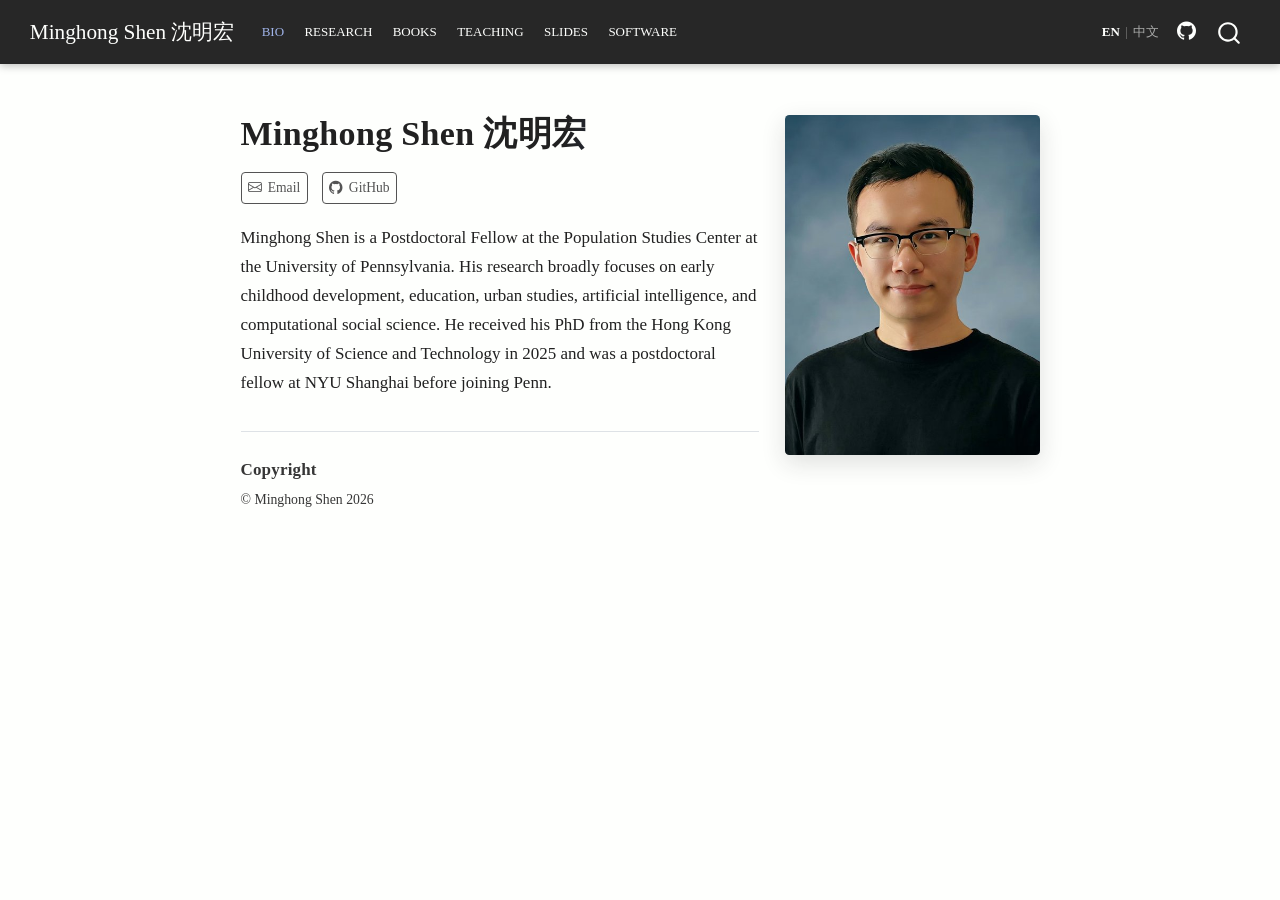
==== commit f2d3d3a1: "fix: publish direct Books and Slides overview navigation" ====
--- a/index.html
+++ b/index.html
@@ -107,52 +107,18 @@
     <a class="nav-link" href="./research.html"> 
 <span class="menu-text">Research</span></a>
   </li>  
-  <li class="nav-item dropdown ">
-    <a class="nav-link dropdown-toggle" href="#" id="nav-menu-books" role="link" data-bs-toggle="dropdown" aria-expanded="false">
- <span class="menu-text">Books</span>
-    </a>
-    <ul class="dropdown-menu" aria-labelledby="nav-menu-books">    
-        <li>
-    <a class="dropdown-item" href="./books.html">
- <span class="dropdown-text">All books</span></a>
-  </li>  
-        <li>
-    <a class="dropdown-item" href="https://www.socimh.com/cc-guide/">
- <span class="dropdown-text">Claude Code guide (in Chinese)</span></a>
-  </li>  
-        <li>
-    <a class="dropdown-item" href="./stata-to-r/index.html">
- <span class="dropdown-text">Stata → R Reference / Stata 转 R</span></a>
-  </li>  
-        <li>
-    <a class="dropdown-item" href="https://socimh.github.io/intro2tidy/">
- <span class="dropdown-text">Intro to tidyverse (in Chinese)</span></a>
-  </li>  
-    </ul>
-  </li>
+  <li class="nav-item">
+    <a class="nav-link" href="./books.html"> 
+<span class="menu-text">Books</span></a>
+  </li>  
   <li class="nav-item">
     <a class="nav-link" href="./teaching.html"> 
 <span class="menu-text">Teaching</span></a>
   </li>  
-  <li class="nav-item dropdown ">
-    <a class="nav-link dropdown-toggle" href="#" id="nav-menu-slides" role="link" data-bs-toggle="dropdown" aria-expanded="false">
- <span class="menu-text">Slides</span>
-    </a>
-    <ul class="dropdown-menu" aria-labelledby="nav-menu-slides">    
-        <li>
-    <a class="dropdown-item" href="./slides.html">
- <span class="dropdown-text">All slides</span></a>
-  </li>  
-        <li>
-    <a class="dropdown-item" href="./slides/copilot-stata-en.html">
- <span class="dropdown-text">Copilot × Stata</span></a>
-  </li>  
-        <li>
-    <a class="dropdown-item" href="./slides/ai-agents-en.html">
- <span class="dropdown-text">AI Agents in Social Science</span></a>
-  </li>  
-    </ul>
-  </li>
+  <li class="nav-item">
+    <a class="nav-link" href="./slides.html"> 
+<span class="menu-text">Slides</span></a>
+  </li>  
   <li class="nav-item">
     <a class="nav-link" href="./software.html"> 
 <span class="menu-text">Software</span></a>
@@ -191,7 +157,7 @@
 <div class="quarto-title-meta">
   </div>
 </header> <div class="about-links">
-  <a href="mailto:ms14464@nyu.edu" class="about-link" rel="" target="">
+  <a href="mailto:mhshen@sas.upenn.edu" class="about-link" rel="" target="">
     <i class="bi bi-envelope"></i>
      <span class="about-link-text">Email</span>
   </a>
@@ -214,7 +180,6 @@
 <script src="assets/reveal.js"></script>
 
 <script src="assets/lang-toggle.js"></script>
-
 <script id="quarto-html-after-body" type="application/javascript">
   window.document.addEventListener("DOMContentLoaded", function (event) {
     const isCodeAnnotation = (el) => {
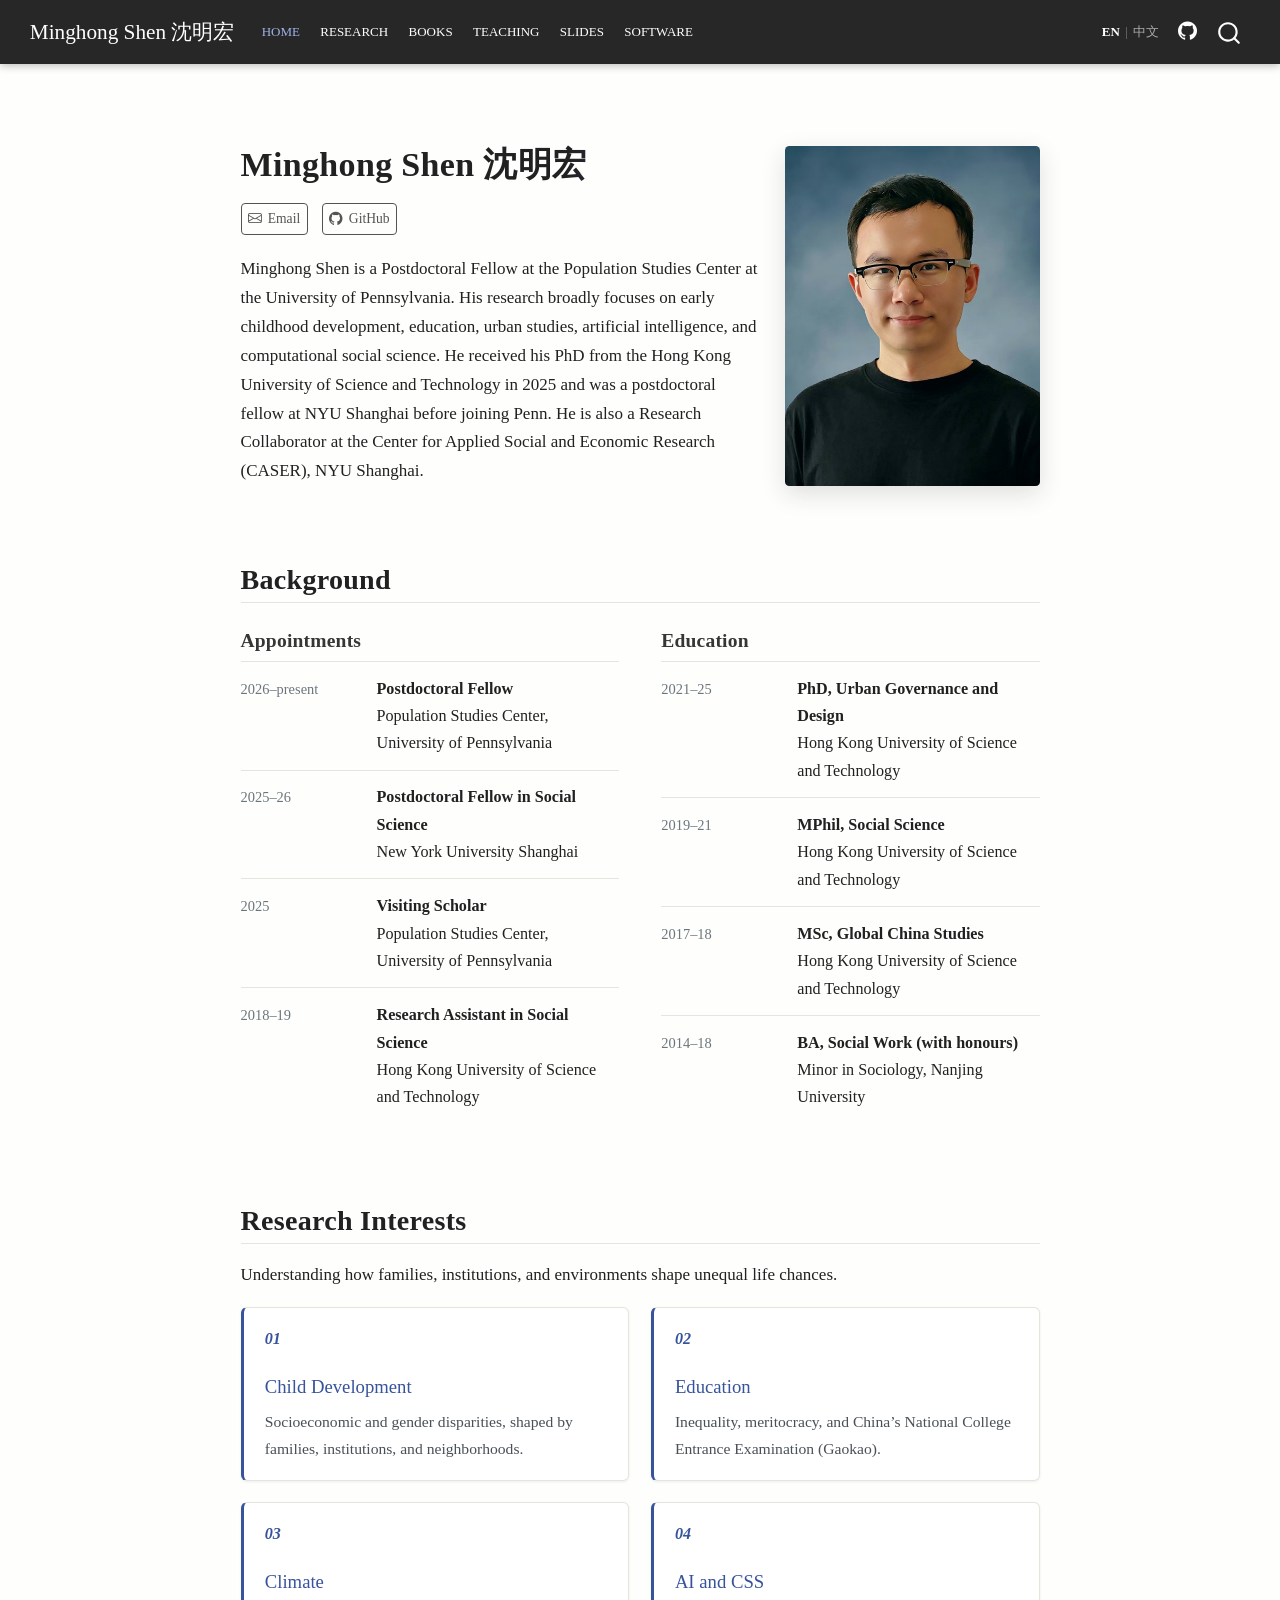
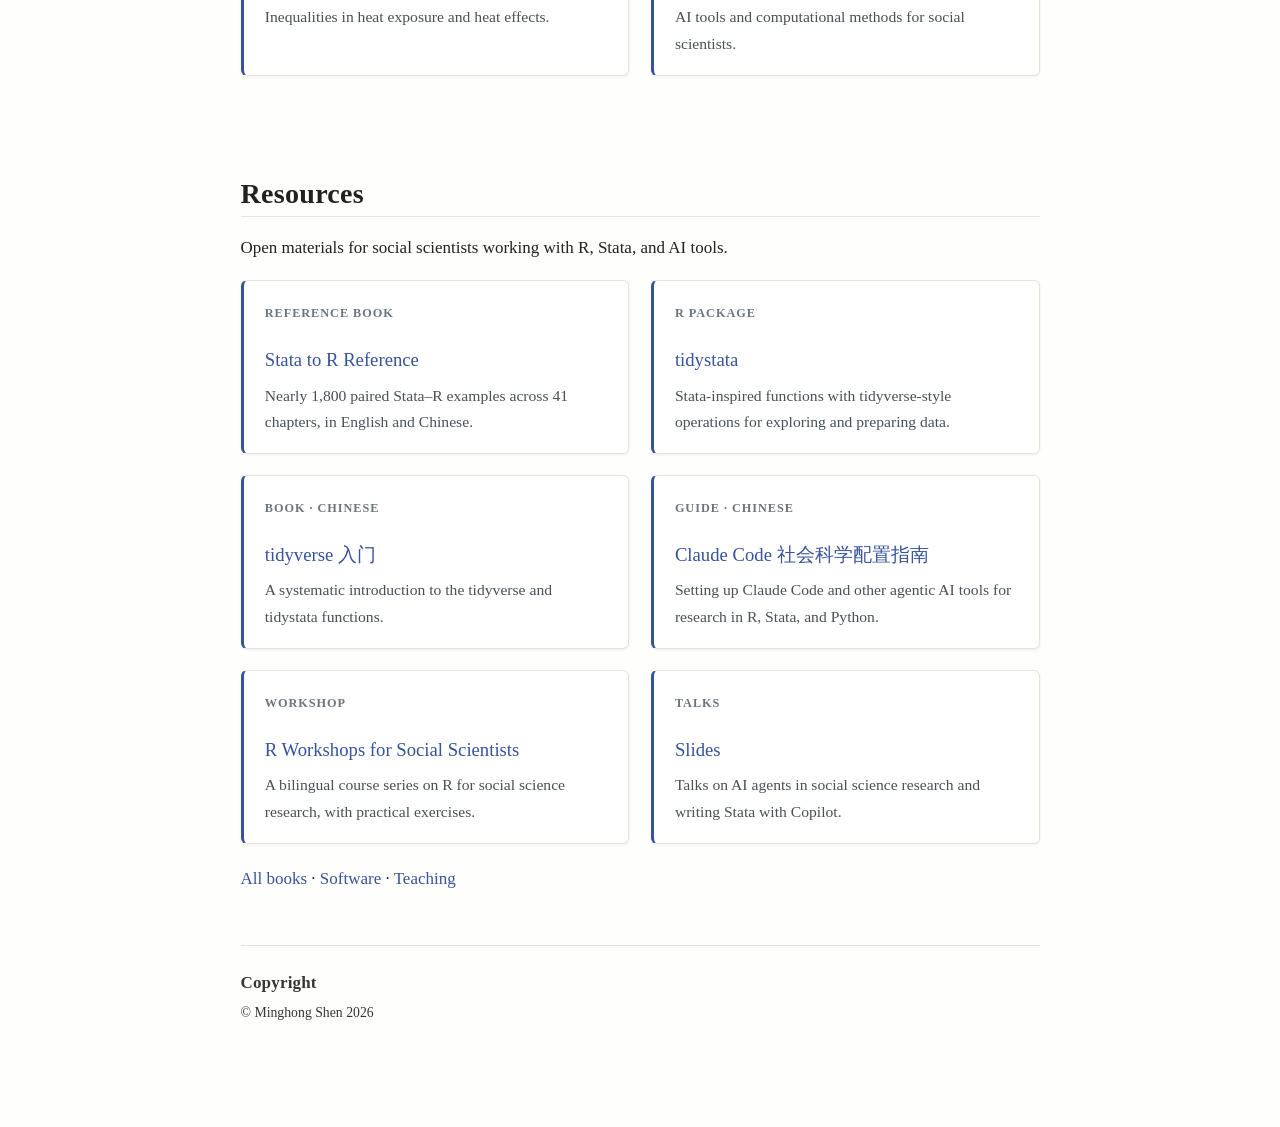
==== commit 3d364ff4: "feat: richer homepage and RWSS workshops" ====
--- a/index.html
+++ b/index.html
@@ -41,7 +41,7 @@
 <link href="site_libs/quarto-html/quarto-syntax-highlighting-15634bcf2e68342d4ad2dfa704d543f6.css" rel="stylesheet" id="quarto-text-highlighting-styles">
 <script src="site_libs/bootstrap/bootstrap.min.js"></script>
 <link href="site_libs/bootstrap/bootstrap-icons.css" rel="stylesheet">
-<link href="site_libs/bootstrap/bootstrap-0c73fba49e9f73e508c1f6c2860d2449.min.css" rel="stylesheet" append-hash="true" id="quarto-bootstrap" data-mode="light">
+<link href="site_libs/bootstrap/bootstrap-002b9370a7a724b8b92f1a7b45f923db.min.css" rel="stylesheet" append-hash="true" id="quarto-bootstrap" data-mode="light">
 <script id="quarto-search-options" type="application/json">{
   "location": "navbar",
   "copy-button": false,
@@ -101,7 +101,7 @@
             <ul class="navbar-nav navbar-nav-scroll me-auto">
   <li class="nav-item">
     <a class="nav-link active" href="./index.html" aria-current="page"> 
-<span class="menu-text">Bio</span></a>
+<span class="menu-text">Home</span></a>
   </li>  
   <li class="nav-item">
     <a class="nav-link" href="./research.html"> 
@@ -147,6 +147,11 @@
 <!-- margin-sidebar -->
     
 <!-- main -->
+<main class="content page-columns page-full" id="quarto-document-content">
+
+
+
+
 <div class="quarto-about-solana column-body">
   <div class="about-entity">
     <div class="entity-contents">
@@ -166,17 +171,126 @@
      <span class="about-link-text">GitHub</span>
   </a>
 </div>
-      <div class="about-contents"><main class="content" id="quarto-document-content">
-<p>Minghong Shen is a Postdoctoral Fellow at the Population Studies Center at the University of Pennsylvania. His research broadly focuses on early childhood development, education, urban studies, artificial intelligence, and computational social science. He received his PhD from the Hong Kong University of Science and Technology in 2025 and was a postdoctoral fellow at NYU Shanghai before joining Penn.</p>
-
-
-<div id="quarto-appendix" class="default"><section class="quarto-appendix-contents" id="quarto-copyright"><h2 class="anchored quarto-appendix-heading">Copyright</h2><div class="quarto-appendix-contents"><div>© Minghong Shen 2026</div></div></section></div></main></div>
+      <div class="about-contents"><div id="about-hero">
+<p>Minghong Shen is a Postdoctoral Fellow at the Population Studies Center at the University of Pennsylvania. His research broadly focuses on early childhood development, education, urban studies, artificial intelligence, and computational social science. He received his PhD from the Hong Kong University of Science and Technology in 2025 and was a postdoctoral fellow at NYU Shanghai before joining Penn. He is also a Research Collaborator at the Center for Applied Social and Economic Research (CASER), NYU Shanghai.</p>
+</div></div>
     </div>
     <img src="pic/profile.jpg" class="about-image
   rounded " style="width: 15em;">
   </div>
 </div>
- <!-- /main -->
+
+<section id="background" class="level2 home-section">
+<h2 data-anchor-id="background">Background</h2>
+<div class="cv-grid">
+<section id="appointments" class="level3">
+<h3 data-anchor-id="appointments">Appointments</h3>
+<div class="timeline-row">
+<p><span class="timeline-date">2026–present</span></p>
+<p><strong>Postdoctoral Fellow</strong><br>Population Studies Center, University of Pennsylvania</p>
+</div>
+<div class="timeline-row">
+<p><span class="timeline-date">2025–26</span></p>
+<p><strong>Postdoctoral Fellow in Social Science</strong><br>New York University Shanghai</p>
+</div>
+<div class="timeline-row">
+<p><span class="timeline-date">2025</span></p>
+<p><strong>Visiting Scholar</strong><br>Population Studies Center, University of Pennsylvania</p>
+</div>
+<div class="timeline-row">
+<p><span class="timeline-date">2018–19</span></p>
+<p><strong>Research Assistant in Social Science</strong><br>Hong Kong University of Science and Technology</p>
+</div>
+</section>
+<section id="education" class="level3">
+<h3 data-anchor-id="education">Education</h3>
+<div class="timeline-row">
+<p><span class="timeline-date">2021–25</span></p>
+<p><strong>PhD, Urban Governance and Design</strong><br>Hong Kong University of Science and Technology</p>
+</div>
+<div class="timeline-row">
+<p><span class="timeline-date">2019–21</span></p>
+<p><strong>MPhil, Social Science</strong><br>Hong Kong University of Science and Technology</p>
+</div>
+<div class="timeline-row">
+<p><span class="timeline-date">2017–18</span></p>
+<p><strong>MSc, Global China Studies</strong><br>Hong Kong University of Science and Technology</p>
+</div>
+<div class="timeline-row">
+<p><span class="timeline-date">2014–18</span></p>
+<p><strong>BA, Social Work (with honours)</strong><br>Minor in Sociology, Nanjing University</p>
+</div>
+</section>
+</div>
+</section>
+<section id="research-interests" class="level2 home-section">
+<h2 data-anchor-id="research-interests">Research Interests</h2>
+<p>Understanding how families, institutions, and environments shape unequal life chances.</p>
+<div class="home-grid">
+<div class="entry-card">
+<p><span class="card-label card-index">01</span></p>
+<p><a href="./research.html#child-development">Child Development</a></p>
+<p>Socioeconomic and gender disparities, shaped by families, institutions, and neighborhoods.</p>
+</div>
+<div class="entry-card">
+<p><span class="card-label card-index">02</span></p>
+<p><a href="./research.html#education-meritocracy">Education</a></p>
+<p>Inequality, meritocracy, and China’s National College Entrance Examination (Gaokao).</p>
+</div>
+<div class="entry-card">
+<p><span class="card-label card-index">03</span></p>
+<p><a href="./research.html#climate-development">Climate</a></p>
+<p>Inequalities in heat exposure and heat effects.</p>
+</div>
+<div class="entry-card">
+<p><span class="card-label card-index">04</span></p>
+<p><a href="./research.html#ai-computational">AI and CSS</a></p>
+<p>AI tools and computational methods for social scientists.</p>
+</div>
+</div>
+</section>
+<section id="resources" class="level2 home-section">
+<h2 data-anchor-id="resources">Resources</h2>
+<p>Open materials for social scientists working with R, Stata, and AI tools.</p>
+<div class="home-grid">
+<div class="entry-card">
+<p><span class="card-label">Reference book</span></p>
+<p><a href="stata-to-r/index.html">Stata to R Reference</a></p>
+<p>Nearly 1,800 paired Stata–R examples across 41 chapters, in English and Chinese.</p>
+</div>
+<div class="entry-card">
+<p><span class="card-label">R package</span></p>
+<p><a href="https://socimh.github.io/tidystata/">tidystata</a></p>
+<p>Stata-inspired functions with tidyverse-style operations for exploring and preparing data.</p>
+</div>
+<div class="entry-card">
+<p><span class="card-label">Book · Chinese</span></p>
+<p><a href="https://socimh.github.io/intro2tidy/">tidyverse 入门</a></p>
+<p>A systematic introduction to the tidyverse and tidystata functions.</p>
+</div>
+<div class="entry-card">
+<p><span class="card-label">Guide · Chinese</span></p>
+<p><a href="https://www.socimh.com/cc-guide/">Claude Code 社会科学配置指南</a></p>
+<p>Setting up Claude Code and other agentic AI tools for research in R, Stata, and Python.</p>
+</div>
+<div class="entry-card">
+<p><span class="card-label">Workshop</span></p>
+<p><a href="workshops/en/index.html">R Workshops for Social Scientists</a></p>
+<p>A bilingual course series on R for social science research, with practical exercises.</p>
+</div>
+<div class="entry-card">
+<p><span class="card-label">Talks</span></p>
+<p><a href="./slides.html">Slides</a></p>
+<p>Talks on AI agents in social science research and writing Stata with Copilot.</p>
+</div>
+</div>
+<p><a href="./books.html">All books</a> · <a href="./software.html">Software</a> · <a href="./teaching.html">Teaching</a></p>
+</section>
+
+
+
+
+<div id="quarto-appendix" class="default"><section class="quarto-appendix-contents" id="quarto-copyright"><h2 class="anchored quarto-appendix-heading">Copyright</h2><div class="quarto-appendix-contents"><div>© Minghong Shen 2026</div></div></section></div></main> <!-- /main -->
 <script src="assets/reveal.js"></script>
 
 <script src="assets/lang-toggle.js"></script>
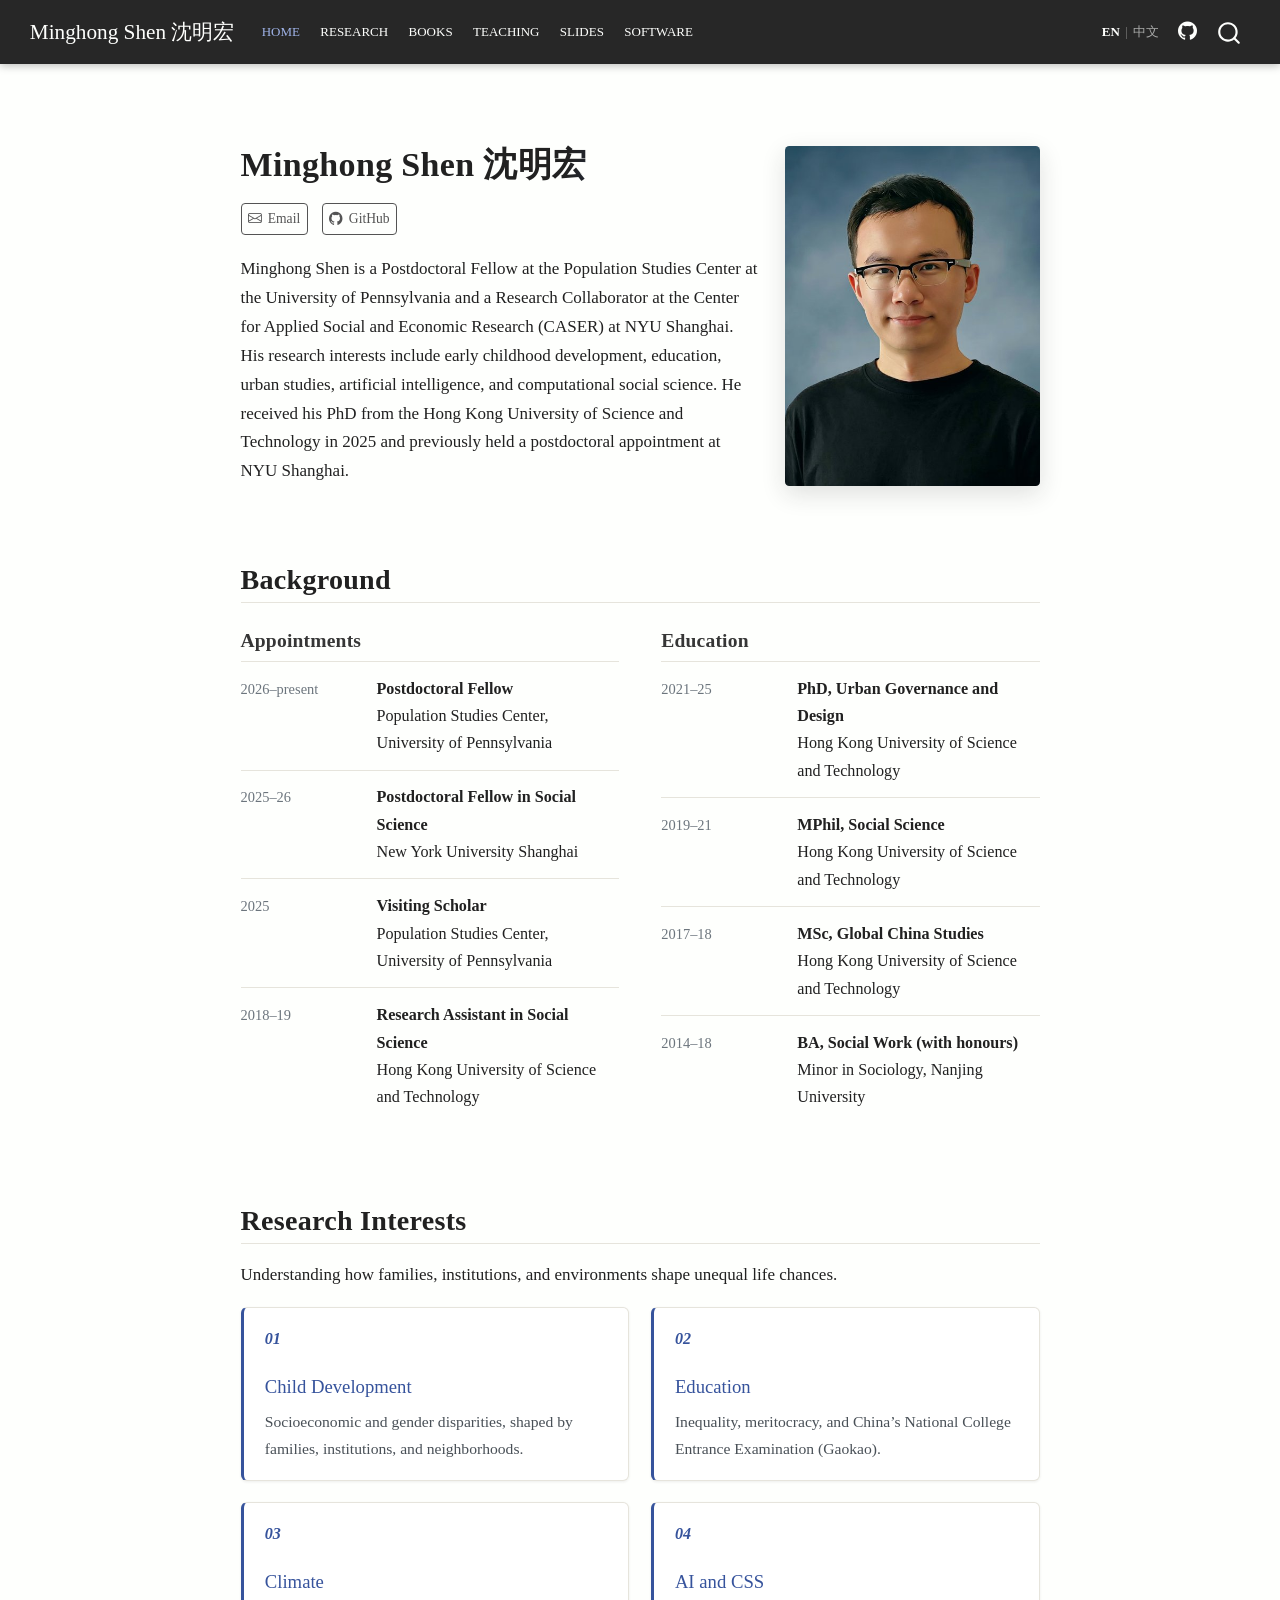
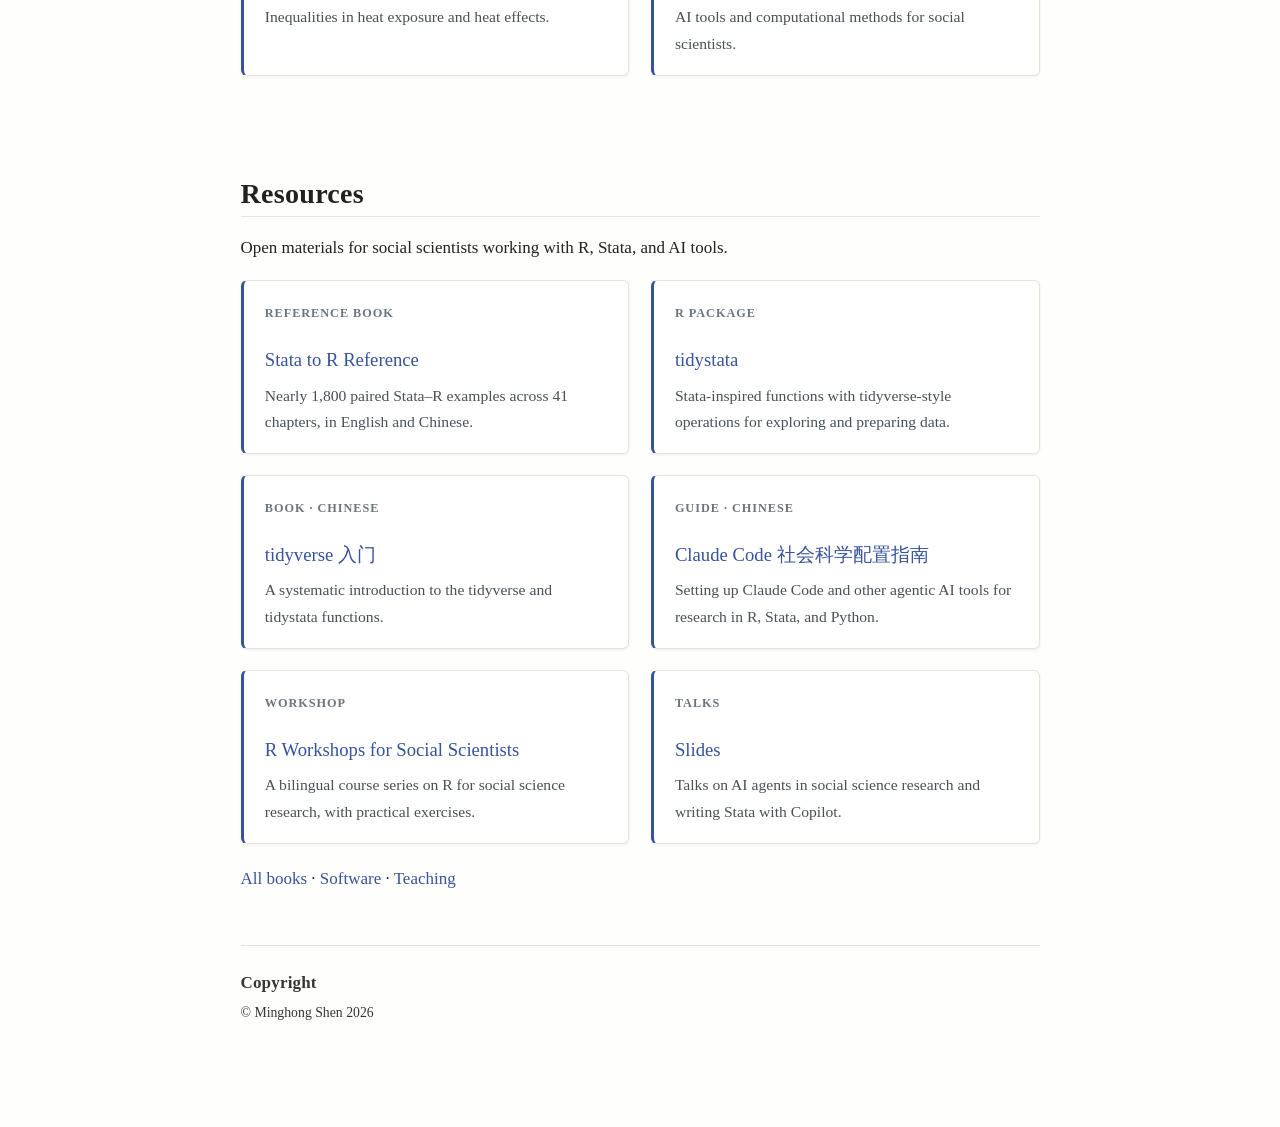
==== commit 4a02e48f: "chore: publish bio update and Stata-to-R home link" ====
--- a/index.html
+++ b/index.html
@@ -172,7 +172,7 @@
   </a>
 </div>
       <div class="about-contents"><div id="about-hero">
-<p>Minghong Shen is a Postdoctoral Fellow at the Population Studies Center at the University of Pennsylvania. His research broadly focuses on early childhood development, education, urban studies, artificial intelligence, and computational social science. He received his PhD from the Hong Kong University of Science and Technology in 2025 and was a postdoctoral fellow at NYU Shanghai before joining Penn. He is also a Research Collaborator at the Center for Applied Social and Economic Research (CASER), NYU Shanghai.</p>
+<p>Minghong Shen is a Postdoctoral Fellow at the Population Studies Center at the University of Pennsylvania and a Research Collaborator at the Center for Applied Social and Economic Research (CASER) at NYU Shanghai. His research interests include early childhood development, education, urban studies, artificial intelligence, and computational social science. He received his PhD from the Hong Kong University of Science and Technology in 2025 and previously held a postdoctoral appointment at NYU Shanghai.</p>
 </div></div>
     </div>
     <img src="pic/profile.jpg" class="about-image
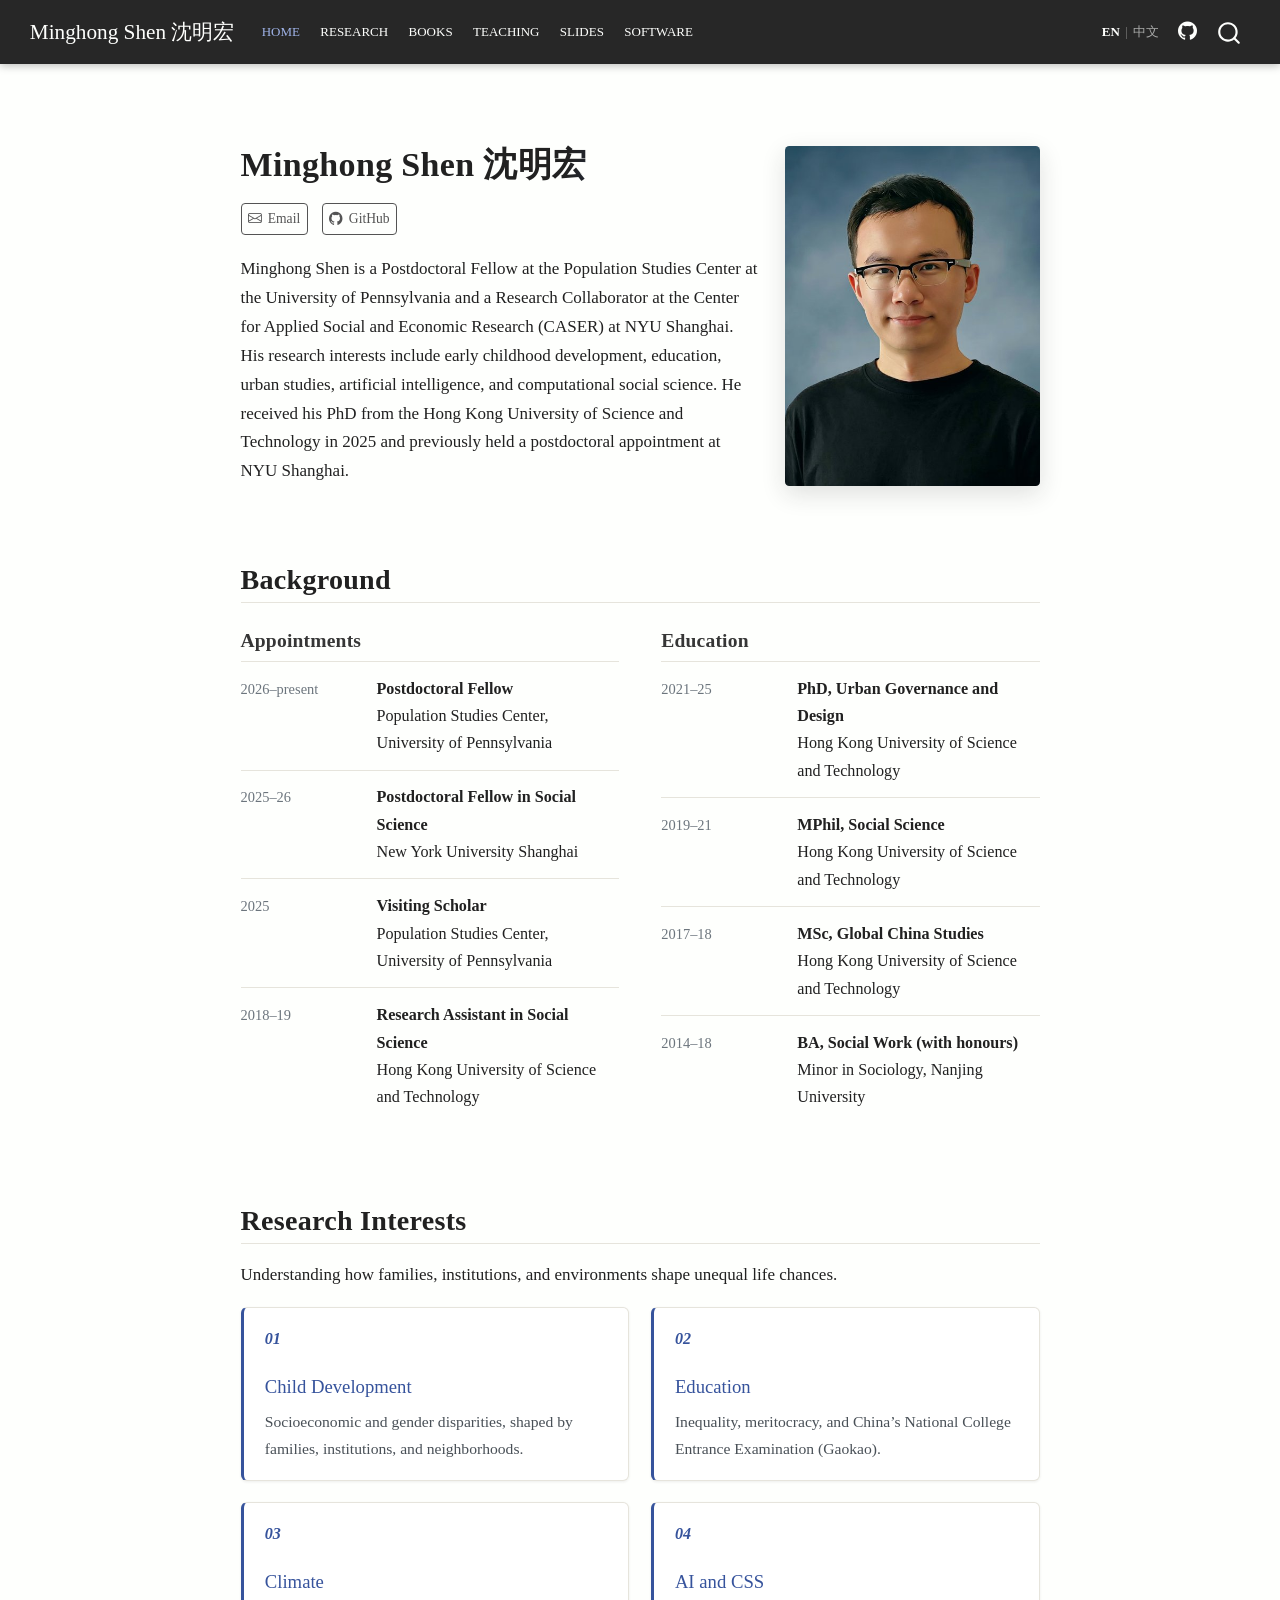
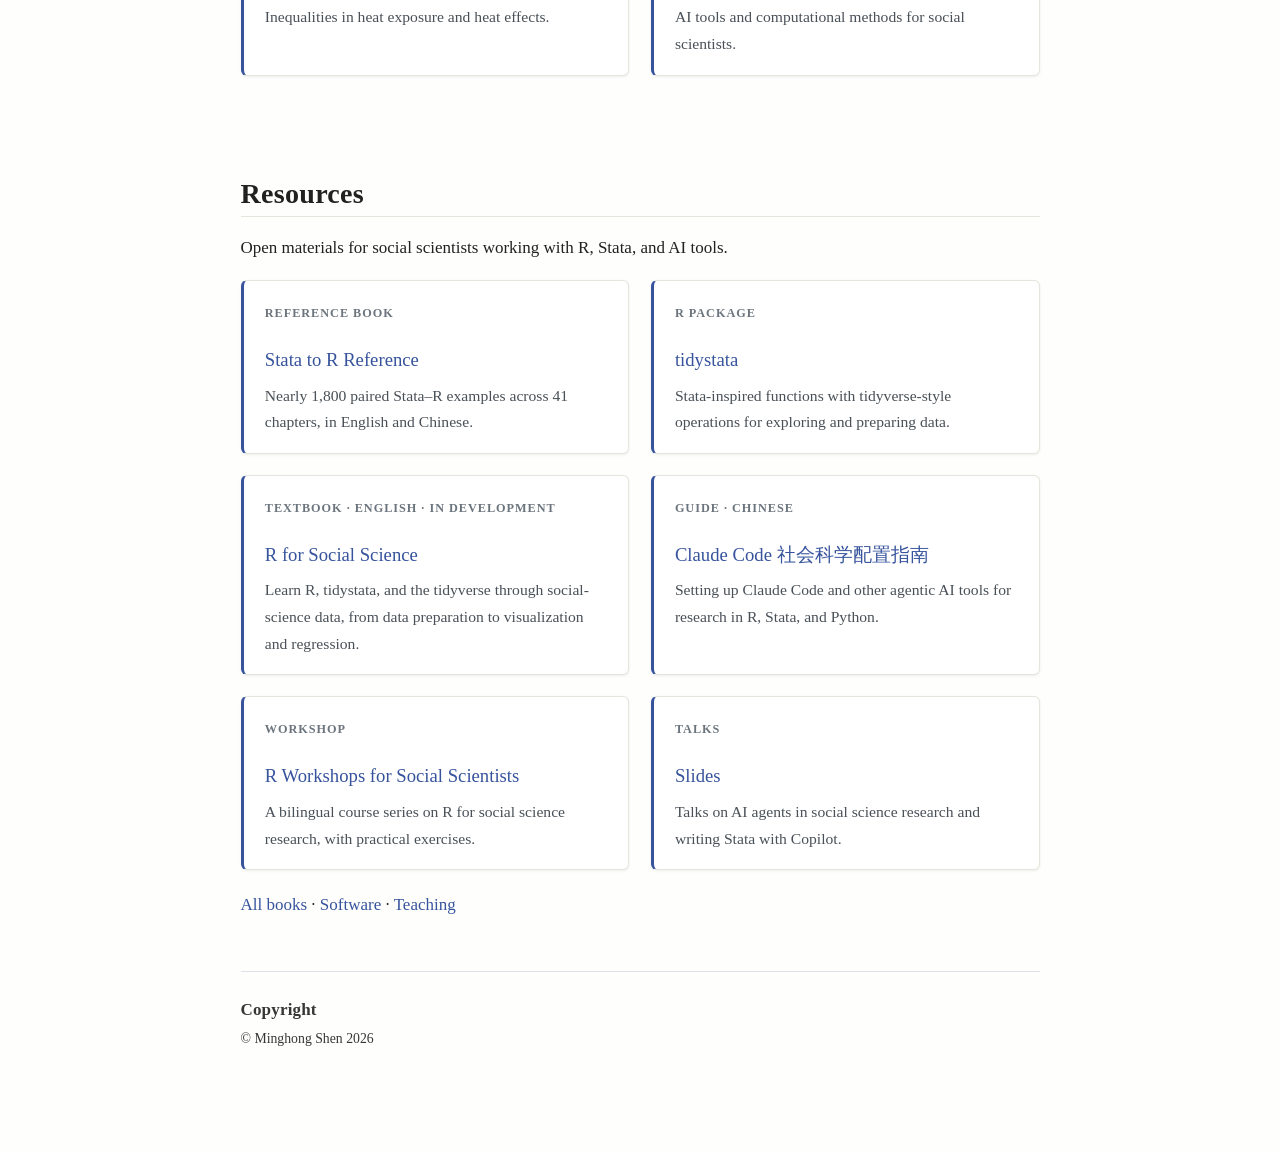
==== commit 8a9a1029: "feat: publish R textbook with development labels" ====
--- a/index.html
+++ b/index.html
@@ -264,9 +264,9 @@
 <p>Stata-inspired functions with tidyverse-style operations for exploring and preparing data.</p>
 </div>
 <div class="entry-card">
-<p><span class="card-label">Book · Chinese</span></p>
-<p><a href="https://socimh.github.io/intro2tidy/">tidyverse 入门</a></p>
-<p>A systematic introduction to the tidyverse and tidystata functions.</p>
+<p><span class="card-label">Textbook · English · In development</span></p>
+<p><a href="https://socimh.github.io/R4SS/">R for Social Science</a></p>
+<p>Learn R, tidystata, and the tidyverse through social-science data, from data preparation to visualization and regression.</p>
 </div>
 <div class="entry-card">
 <p><span class="card-label">Guide · Chinese</span></p>
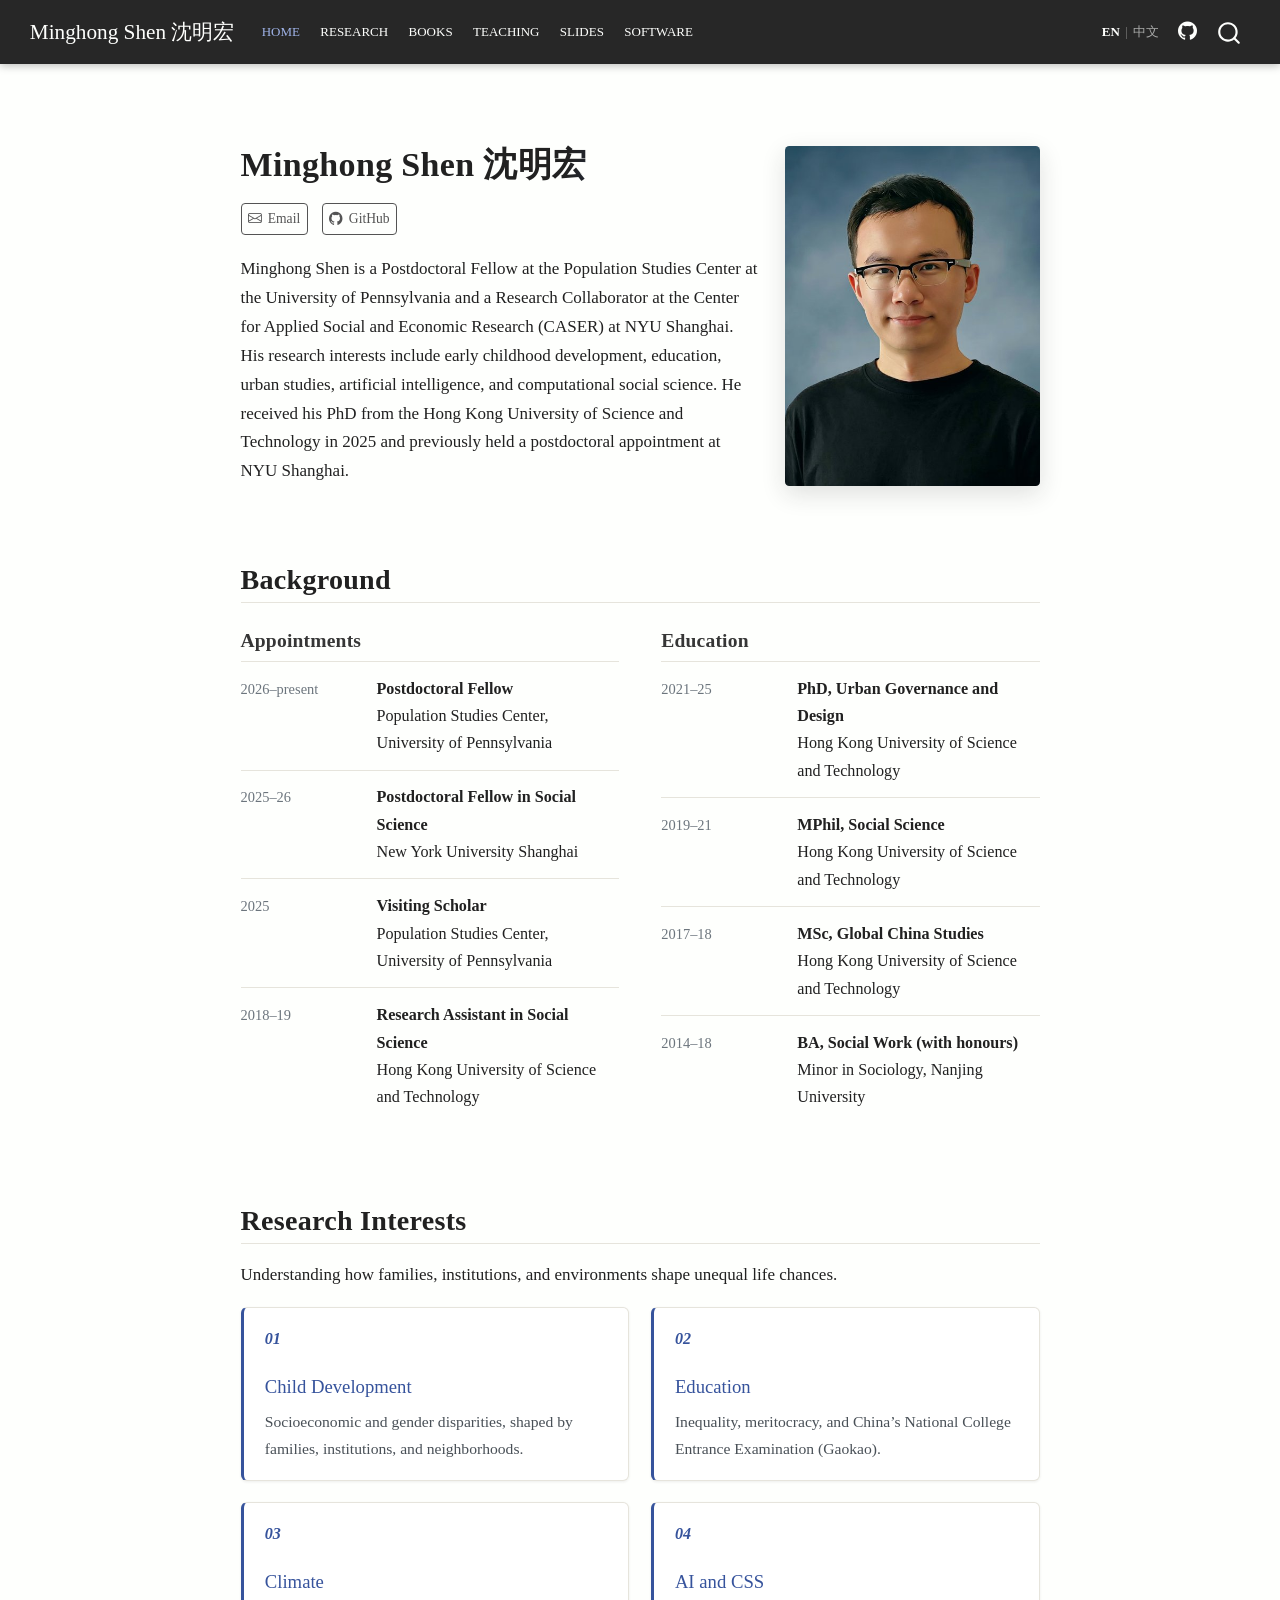
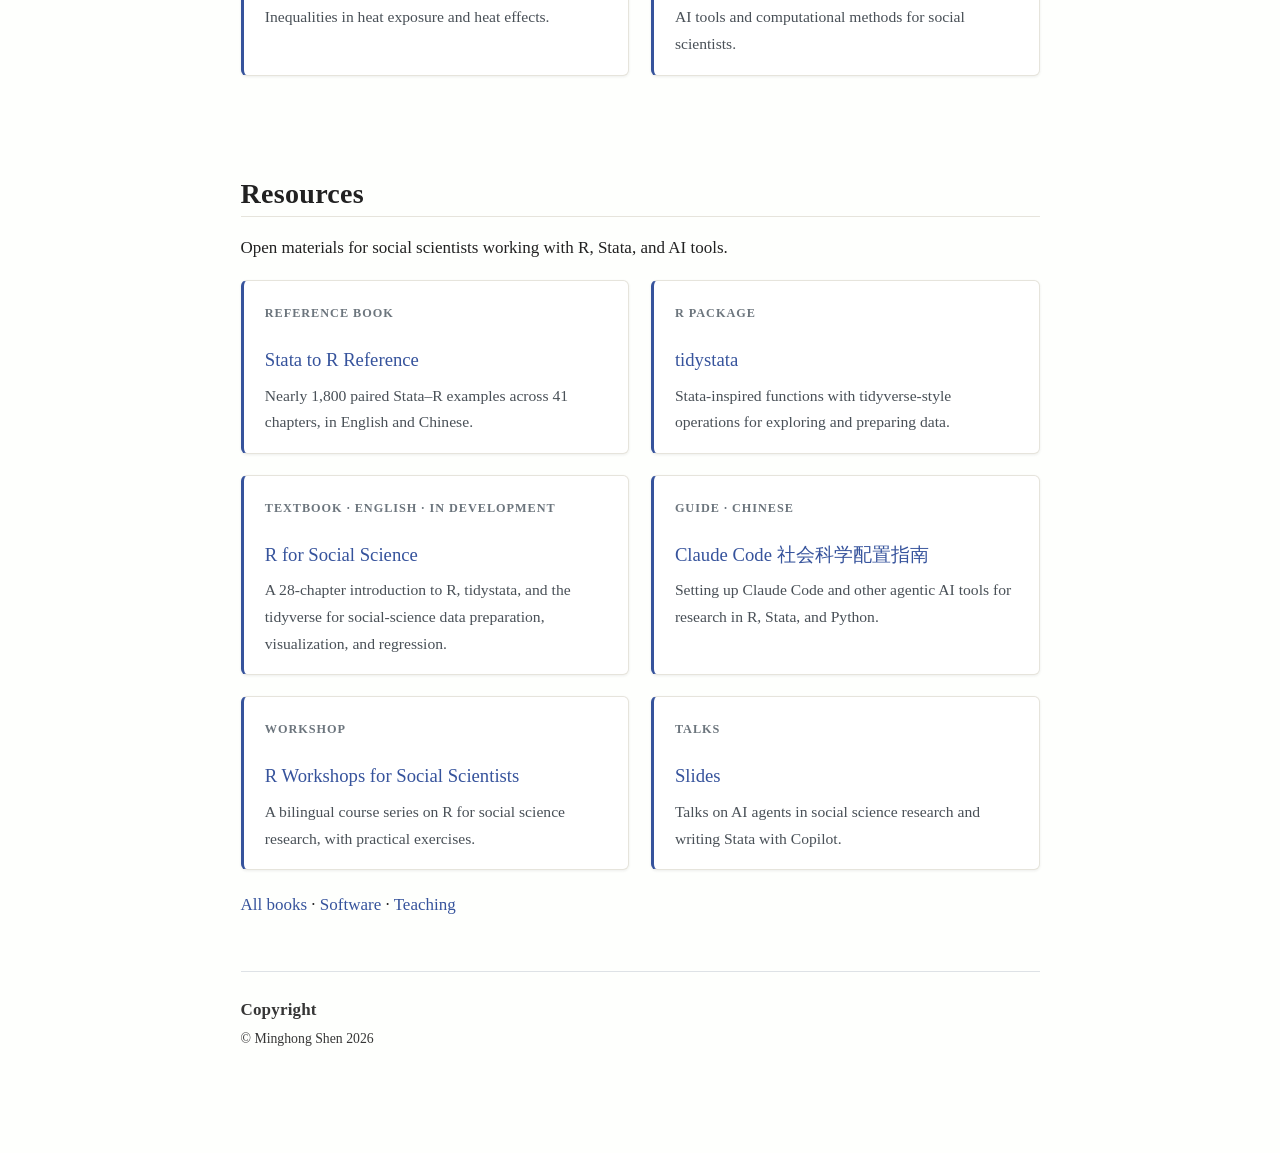
==== commit ecd47261: "docs: publish full R textbook edition details" ====
--- a/index.html
+++ b/index.html
@@ -266,7 +266,7 @@
 <div class="entry-card">
 <p><span class="card-label">Textbook · English · In development</span></p>
 <p><a href="https://socimh.github.io/R4SS/">R for Social Science</a></p>
-<p>Learn R, tidystata, and the tidyverse through social-science data, from data preparation to visualization and regression.</p>
+<p>A 28-chapter introduction to R, tidystata, and the tidyverse for social-science data preparation, visualization, and regression.</p>
 </div>
 <div class="entry-card">
 <p><span class="card-label">Guide · Chinese</span></p>
